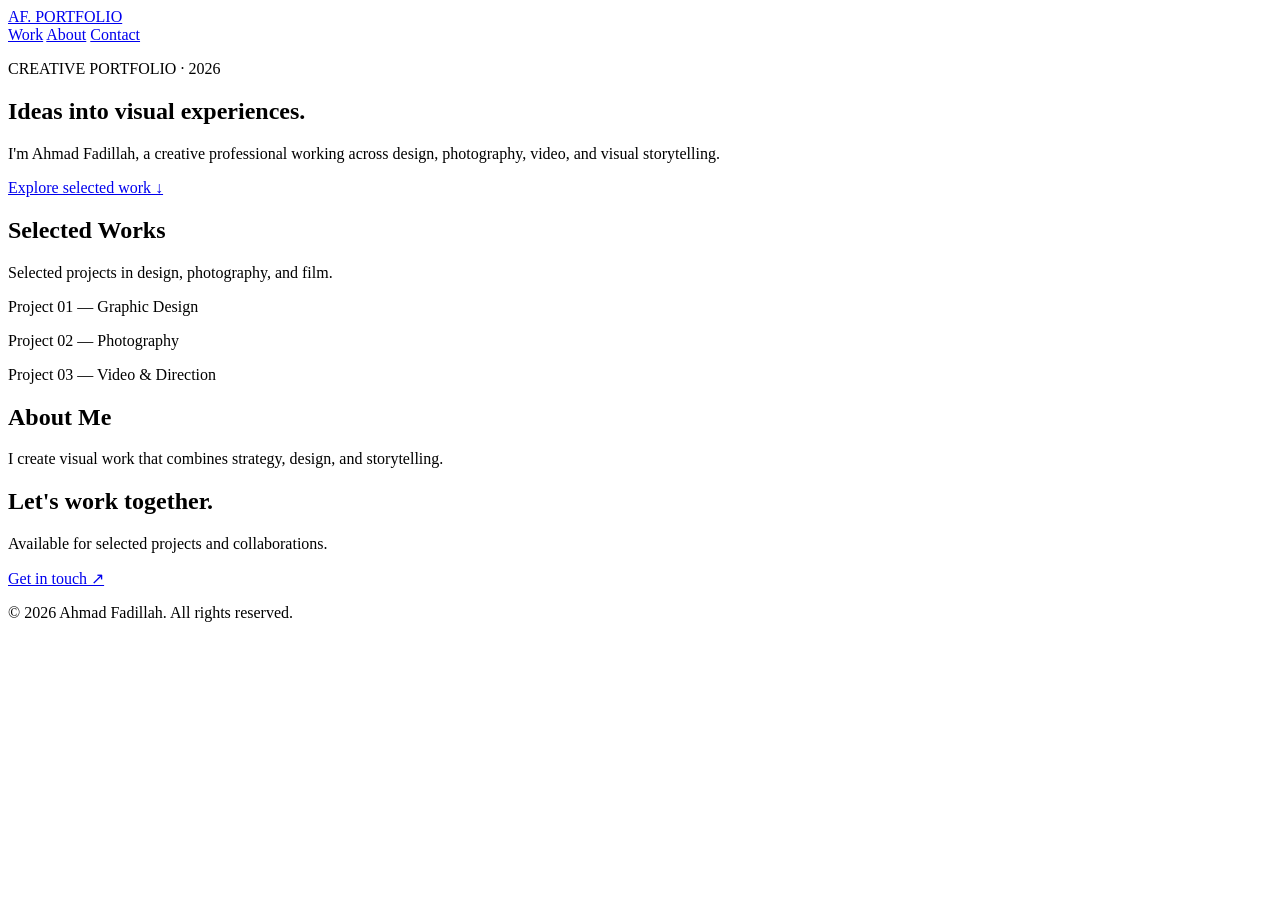
==== index.html @ 857a7e4b "Create initial portfolio page" ====
<!DOCTYPE html>
<html lang="id">
<head>
  <meta charset="UTF-8">
  <meta name="viewport" content="width=device-width, initial-scale=1.0">
  <title>Ahmad Fadillah — Creative Portfolio</title>
  <meta name="description" content="Personal portfolio Ahmad Fadillah, creative director, graphic designer, photographer, and videographer.">
</head>
<body>
  <header>
    <a href="#">AF. PORTFOLIO</a>
    <nav>
      <a href="#work">Work</a>
      <a href="#about">About</a>
      <a href="#contact">Contact</a>
    </nav>
  </header>

  <main>
    <section id="home">
      <p>CREATIVE PORTFOLIO · 2026</p>
      <h1>Ideas into visual experiences.</h1>
      <p>
        I'm Ahmad Fadillah, a creative professional working
        across design, photography, video, and visual storytelling.
      </p>
      <a href="#work">Explore selected work ↓</a>
    </section>

    <section id="work">
      <h2>Selected Works</h2>
      <p>Selected projects in design, photography, and film.</p>
      <p>Project 01 — Graphic Design</p>
      <p>Project 02 — Photography</p>
      <p>Project 03 — Video & Direction</p>
    </section>

    <section id="about">
      <h2>About Me</h2>
      <p>
        I create visual work that combines strategy,
        design, and storytelling.
      </p>
    </section>

    <section id="contact">
      <h2>Let's work together.</h2>
      <p>Available for selected projects and collaborations.</p>
      <a href="mailto:ahmadfadillah24042004@gmail.com">Get in touch ↗</a>
    </section>
  </main>

  <footer>
    <p>© 2026 Ahmad Fadillah. All rights reserved.</p>
  </footer>
</body>
</html>
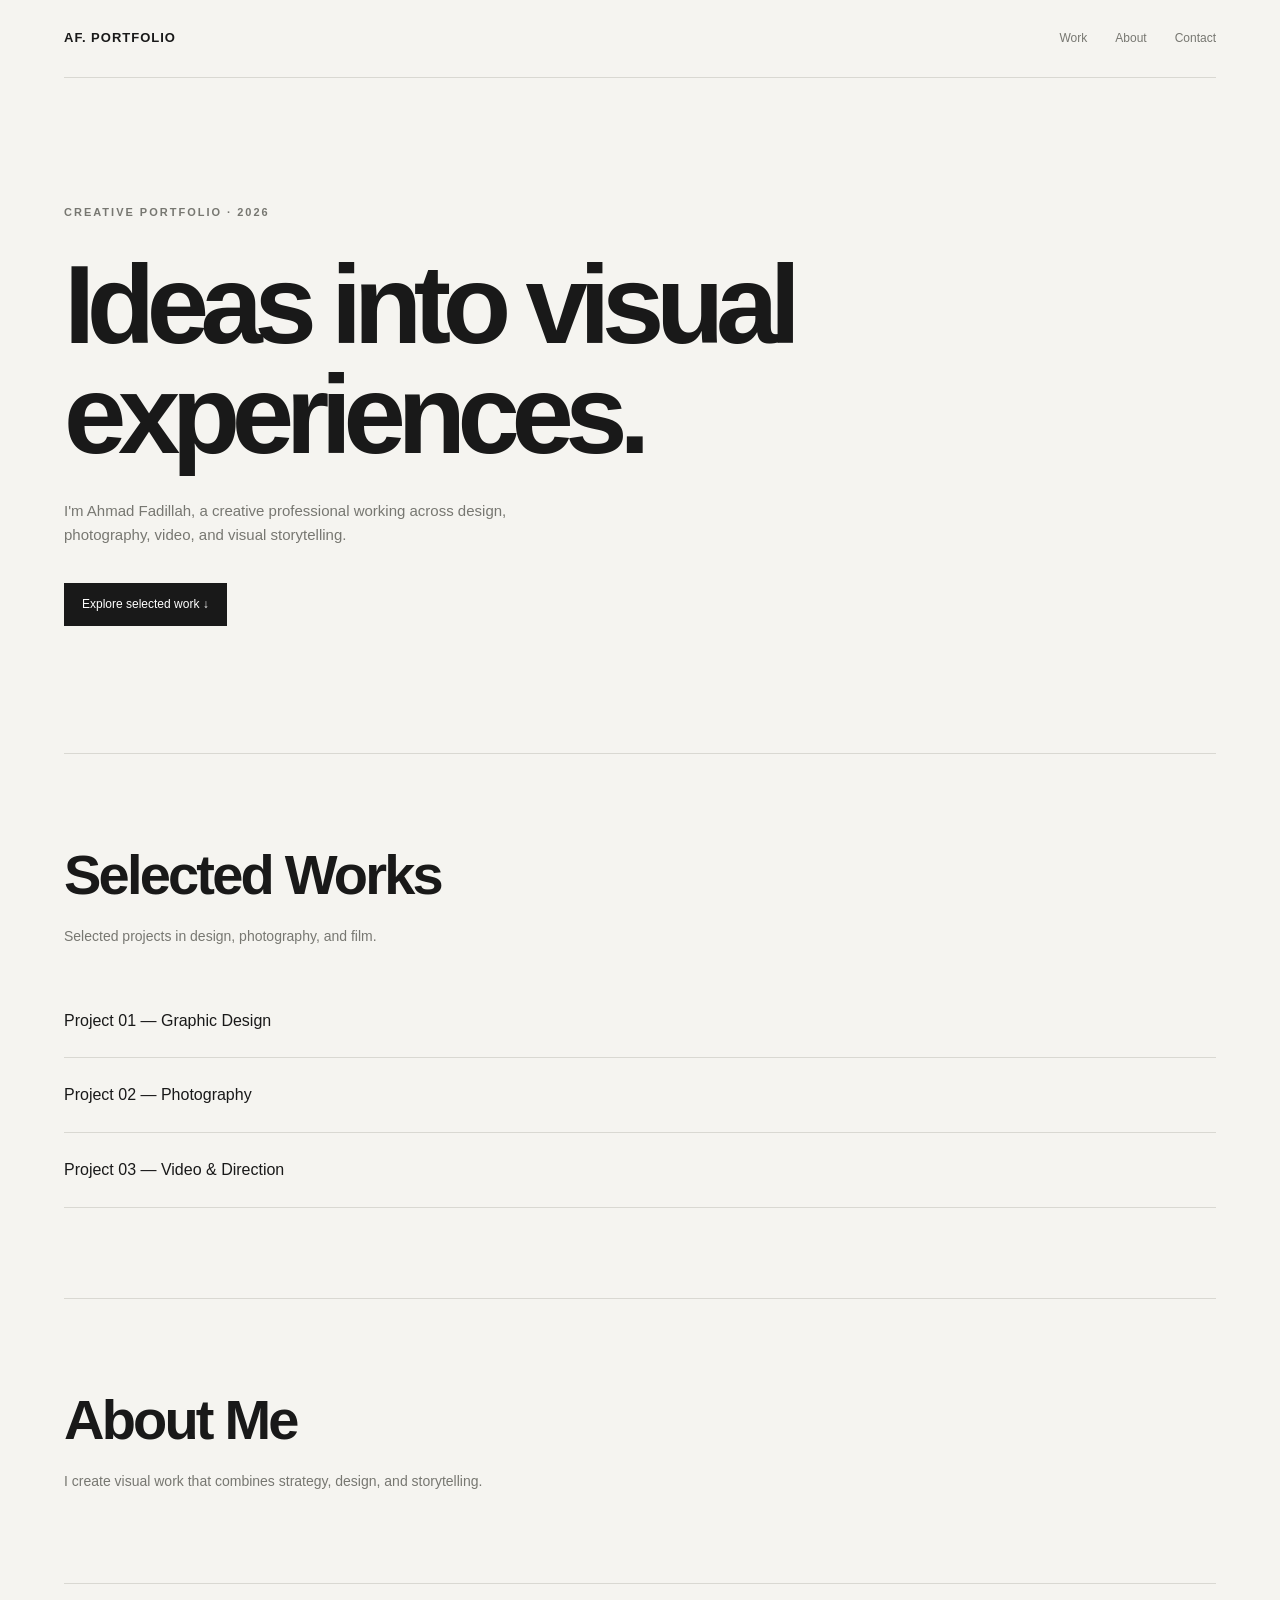
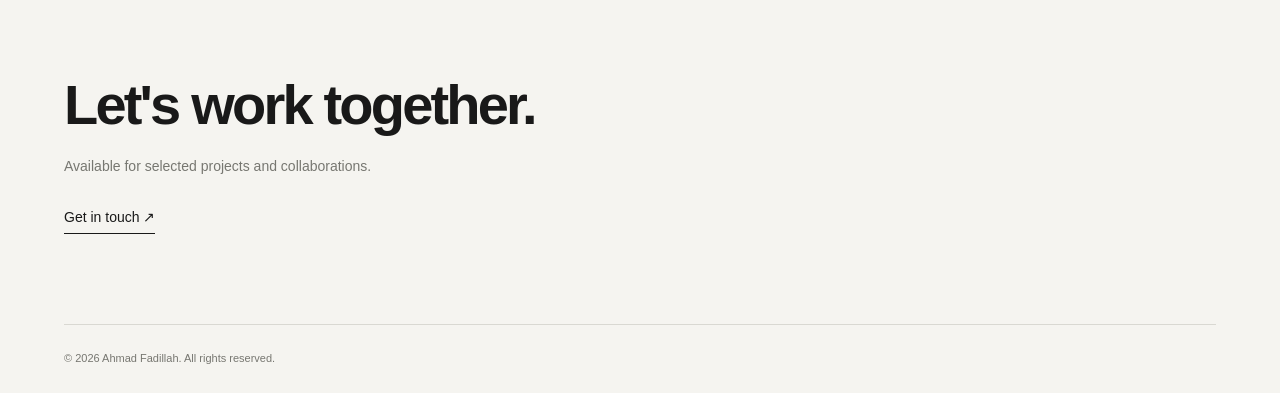
==== commit 4ba11711: "connect CSS stylesheet" ====
--- a/index.html
+++ b/index.html
@@ -6,6 +6,7 @@
   <meta name="viewport" content="width=device-width, initial-scale=1.0">
   <title>Ahmad Fadillah — Creative Portfolio</title>
   <meta name="description" content="Personal portfolio Ahmad Fadillah, creative director, graphic designer, photographer, and videographer.">
+  <link rel="stylesheet" href="style.css">
 </head>
 <body>
   <header>
--- a/style.css
+++ b/style.css
@@ -0,0 +1,212 @@
+
+/* =========================
+   1. GLOBAL SETTINGS
+========================= */
+
+:root {
+  --bg: #f5f4f0;
+  --text: #191919;
+  --muted: #777771;
+  --line: #d9d8d2;
+  --accent: #d7ff64;
+}
+
+* {
+  margin: 0;
+  padding: 0;
+  box-sizing: border-box;
+}
+
+html {
+  scroll-behavior: smooth;
+}
+
+body {
+  background: var(--bg);
+  color: var(--text);
+  font-family: Arial, Helvetica, sans-serif;
+  line-height: 1.6;
+  padding: 0 5%;
+}
+
+a {
+  color: inherit;
+  text-decoration: none;
+}
+
+::selection {
+  background: var(--accent);
+  color: var(--text);
+}
+
+/* =========================
+   2. NAVIGATION
+========================= */
+
+header {
+  display: flex;
+  justify-content: space-between;
+  align-items: center;
+  padding: 28px 0;
+  border-bottom: 1px solid var(--line);
+}
+
+header > a {
+  font-size: 13px;
+  font-weight: 800;
+  letter-spacing: 1px;
+}
+
+nav {
+  display: flex;
+  gap: 28px;
+}
+
+nav a {
+  font-size: 12px;
+  color: var(--muted);
+  transition: color 0.2s ease;
+}
+
+nav a:hover {
+  color: var(--text);
+}
+
+/* =========================
+   3. HERO SECTION
+========================= */
+
+#home {
+  min-height: 75vh;
+  display: flex;
+  flex-direction: column;
+  justify-content: center;
+  align-items: flex-start;
+  padding: 100px 0;
+}
+
+#home > p:first-child {
+  font-size: 11px;
+  font-weight: 700;
+  letter-spacing: 2px;
+  margin-bottom: 28px;
+}
+
+h1 {
+  max-width: 900px;
+  font-size: clamp(48px, 9vw, 112px);
+  line-height: 0.98;
+  letter-spacing: -0.075em;
+  font-weight: 700;
+}
+
+#home > p:nth-of-type(2) {
+  max-width: 470px;
+  margin-top: 30px;
+  color: var(--muted);
+  font-size: 15px;
+}
+
+#home > a {
+  margin-top: 36px;
+  padding: 12px 18px;
+  background: var(--text);
+  color: white;
+  font-size: 12px;
+  transition: background 0.2s ease;
+}
+
+#home > a:hover {
+  background: #444;
+}
+
+/* =========================
+   4. CONTENT SECTIONS
+========================= */
+
+section:not(#home) {
+  padding: 90px 0;
+  border-top: 1px solid var(--line);
+}
+
+h2 {
+  font-size: clamp(32px, 5vw, 56px);
+  letter-spacing: -0.05em;
+  line-height: 1.1;
+  margin-bottom: 20px;
+}
+
+section > p {
+  color: var(--muted);
+  font-size: 14px;
+}
+
+#work > p:not(:first-of-type) {
+  padding: 24px 0;
+  border-bottom: 1px solid var(--line);
+  color: var(--text);
+  font-size: 16px;
+}
+
+#work > p:nth-of-type(2) {
+  margin-top: 36px;
+}
+
+#about > p {
+  max-width: 520px;
+}
+
+#contact > a {
+  display: inline-block;
+  margin-top: 28px;
+  border-bottom: 1px solid var(--text);
+  padding-bottom: 5px;
+  font-size: 14px;
+}
+
+/* =========================
+   5. FOOTER
+========================= */
+
+footer {
+  padding: 25px 0;
+  border-top: 1px solid var(--line);
+  color: var(--muted);
+  font-size: 11px;
+}
+
+/* =========================
+   6. RESPONSIVE DESIGN
+========================= */
+
+@media (max-width: 600px) {
+  body {
+    padding: 0 6%;
+  }
+
+  header {
+    padding: 22px 0;
+    gap: 16px;
+  }
+
+  nav {
+    gap: 14px;
+  }
+
+  nav a {
+    font-size: 11px;
+  }
+
+  #home {
+    min-height: 70vh;
+    padding: 70px 0;
+  }
+
+  #home > p:nth-of-type(2) {
+    font-size: 14px;
+  }
+
+  section:not(#home) {
+    padding: 65px 0;
+  }
+}
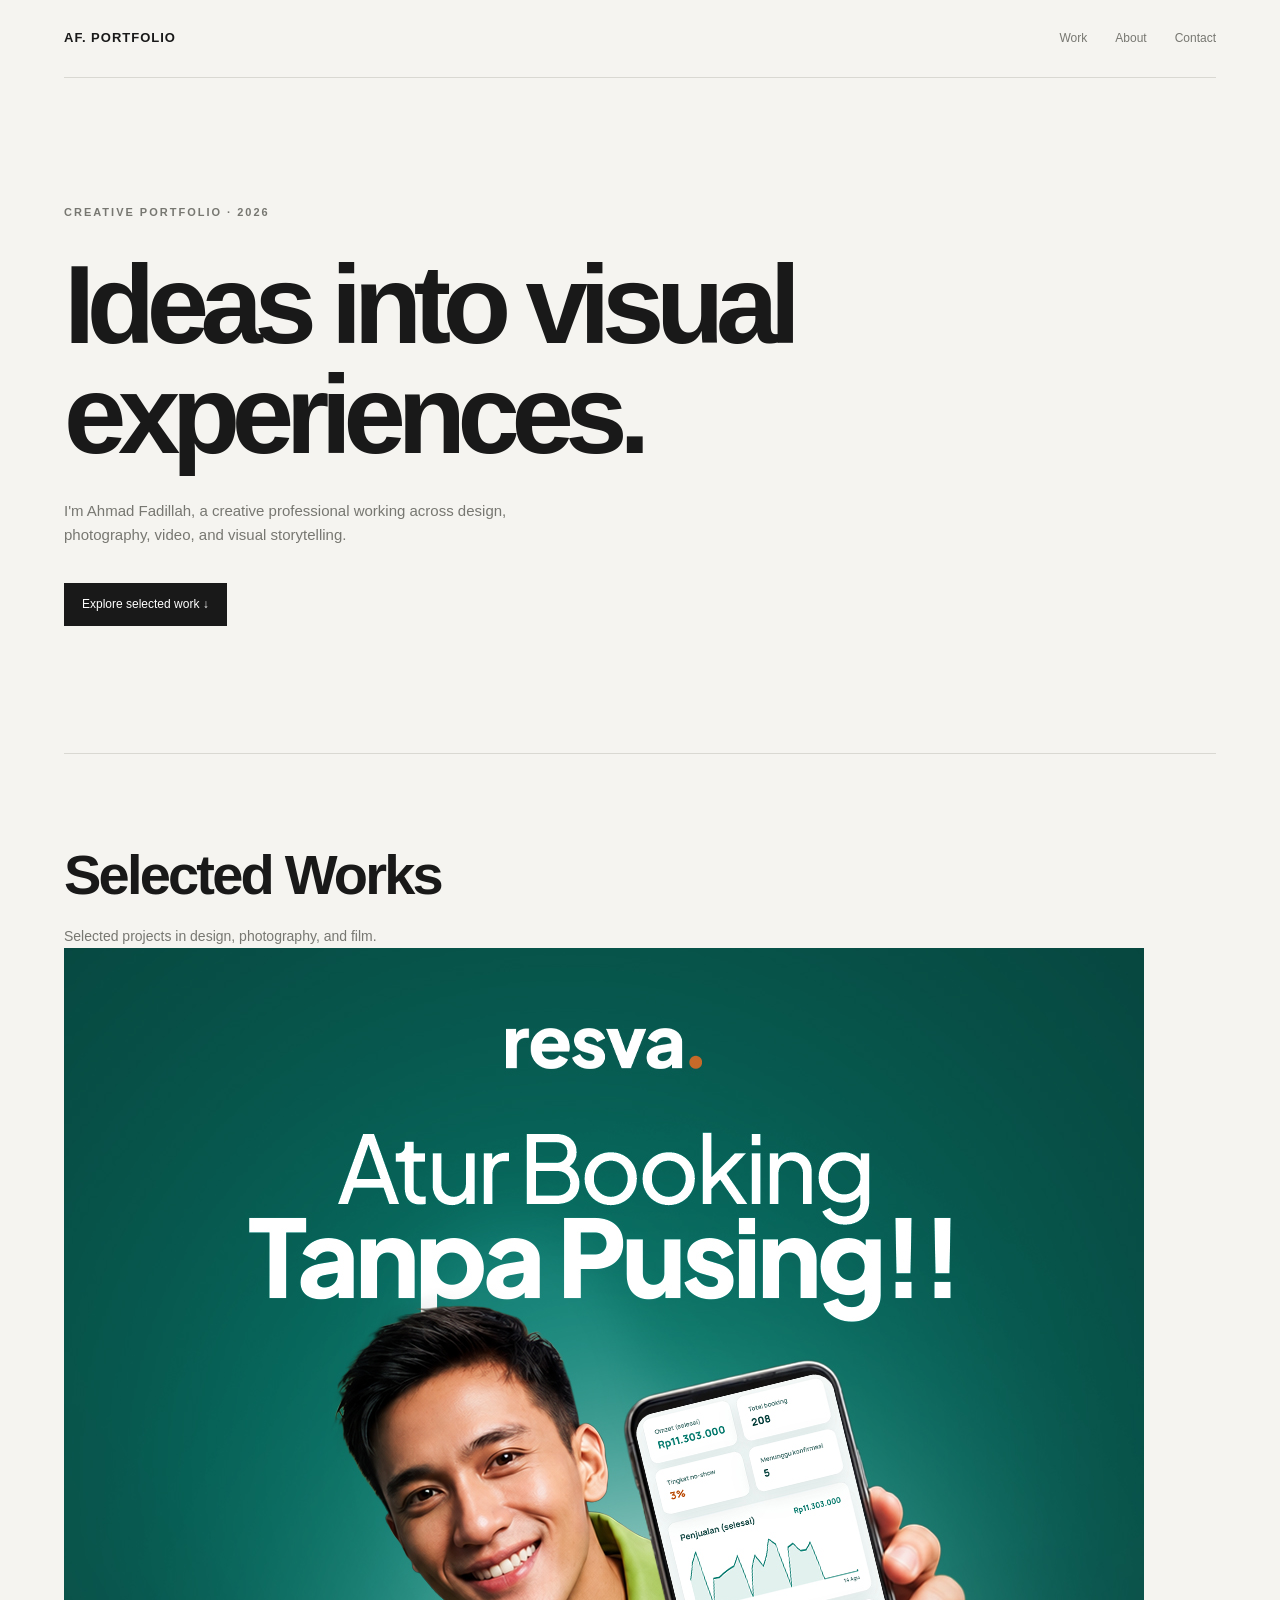
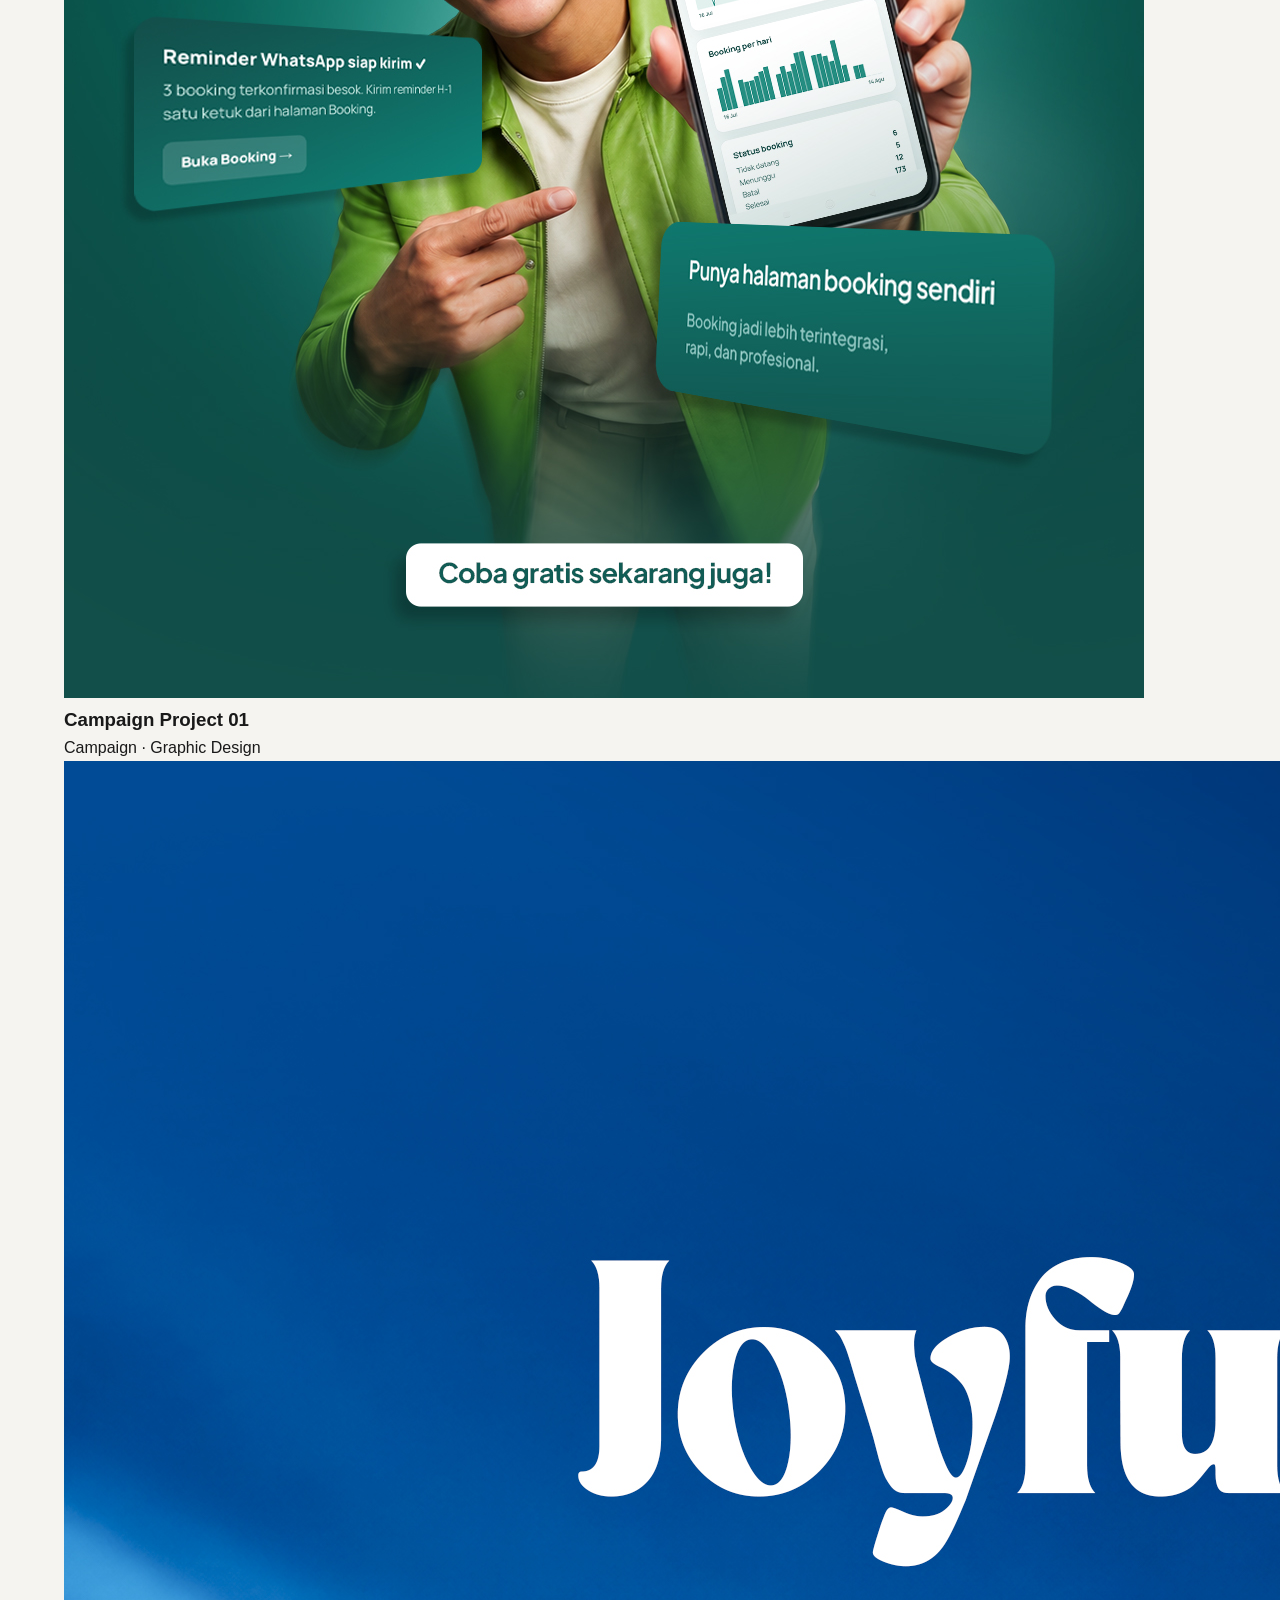
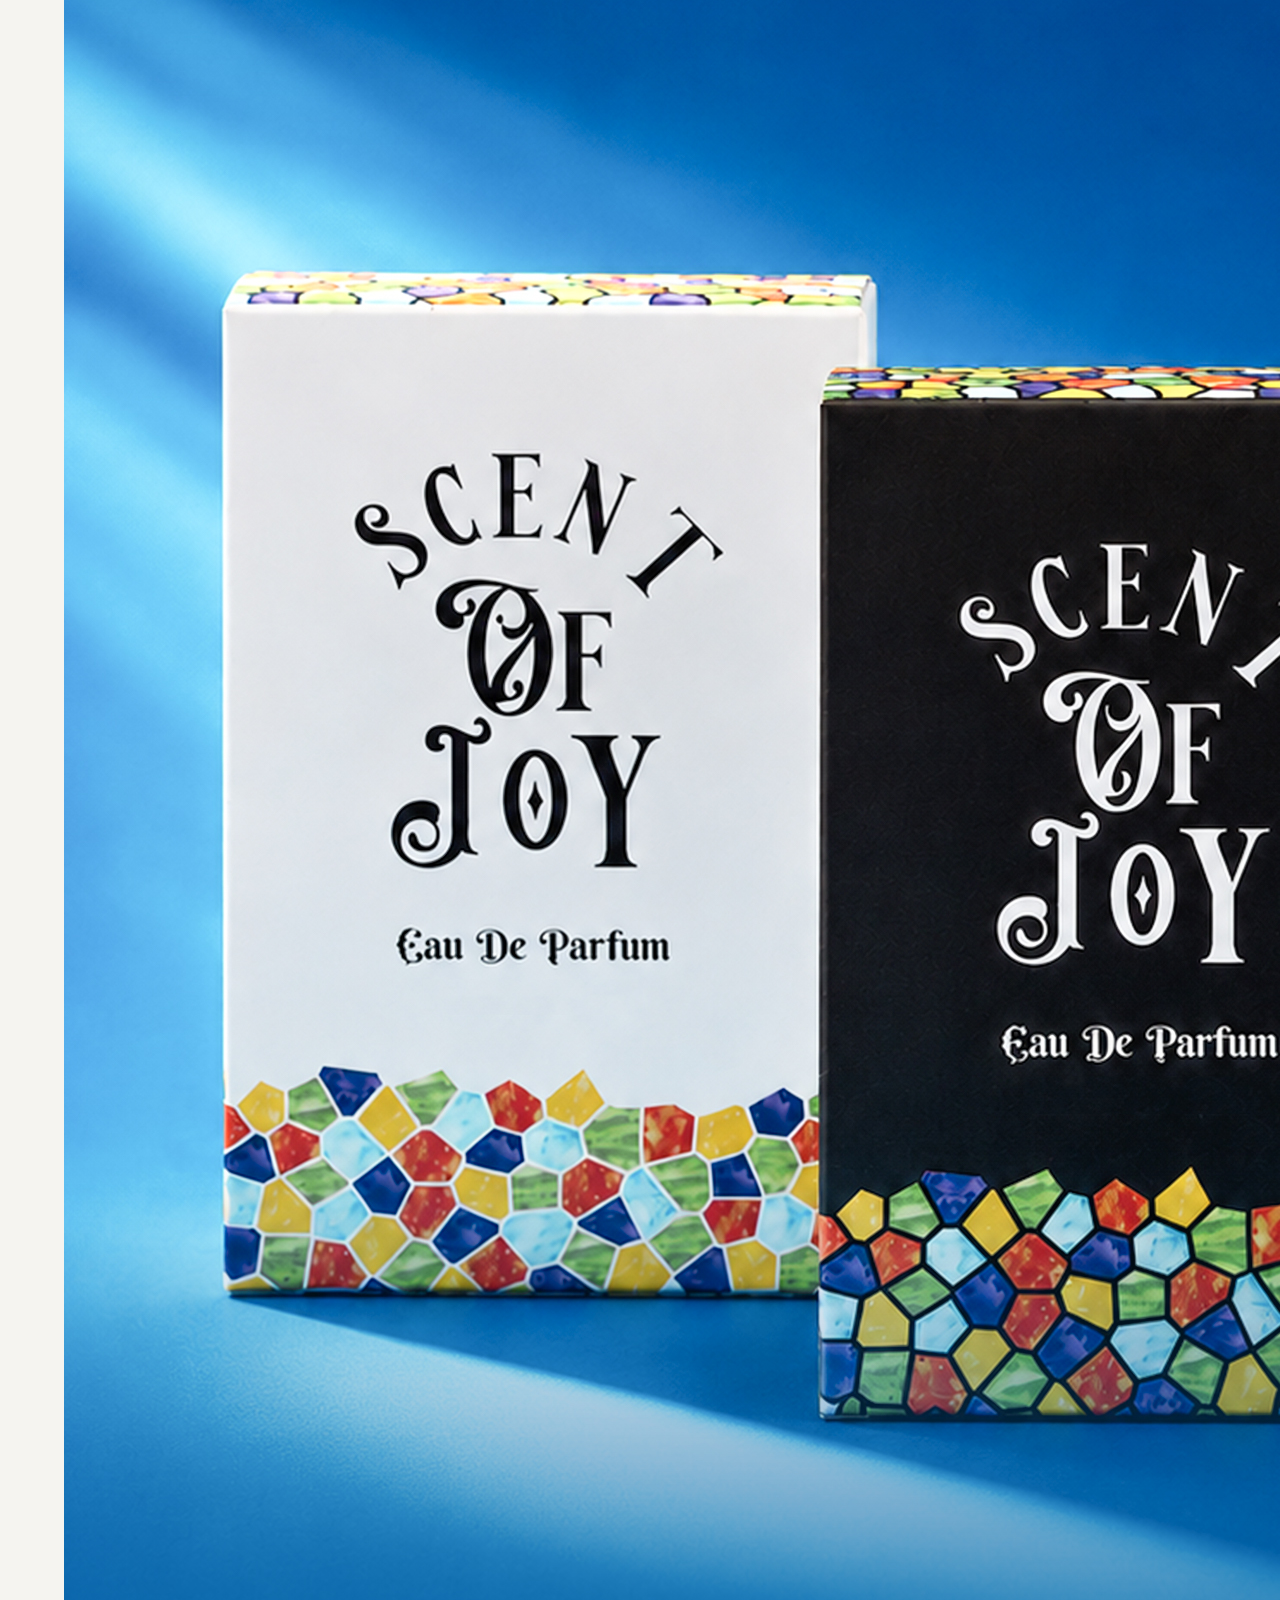
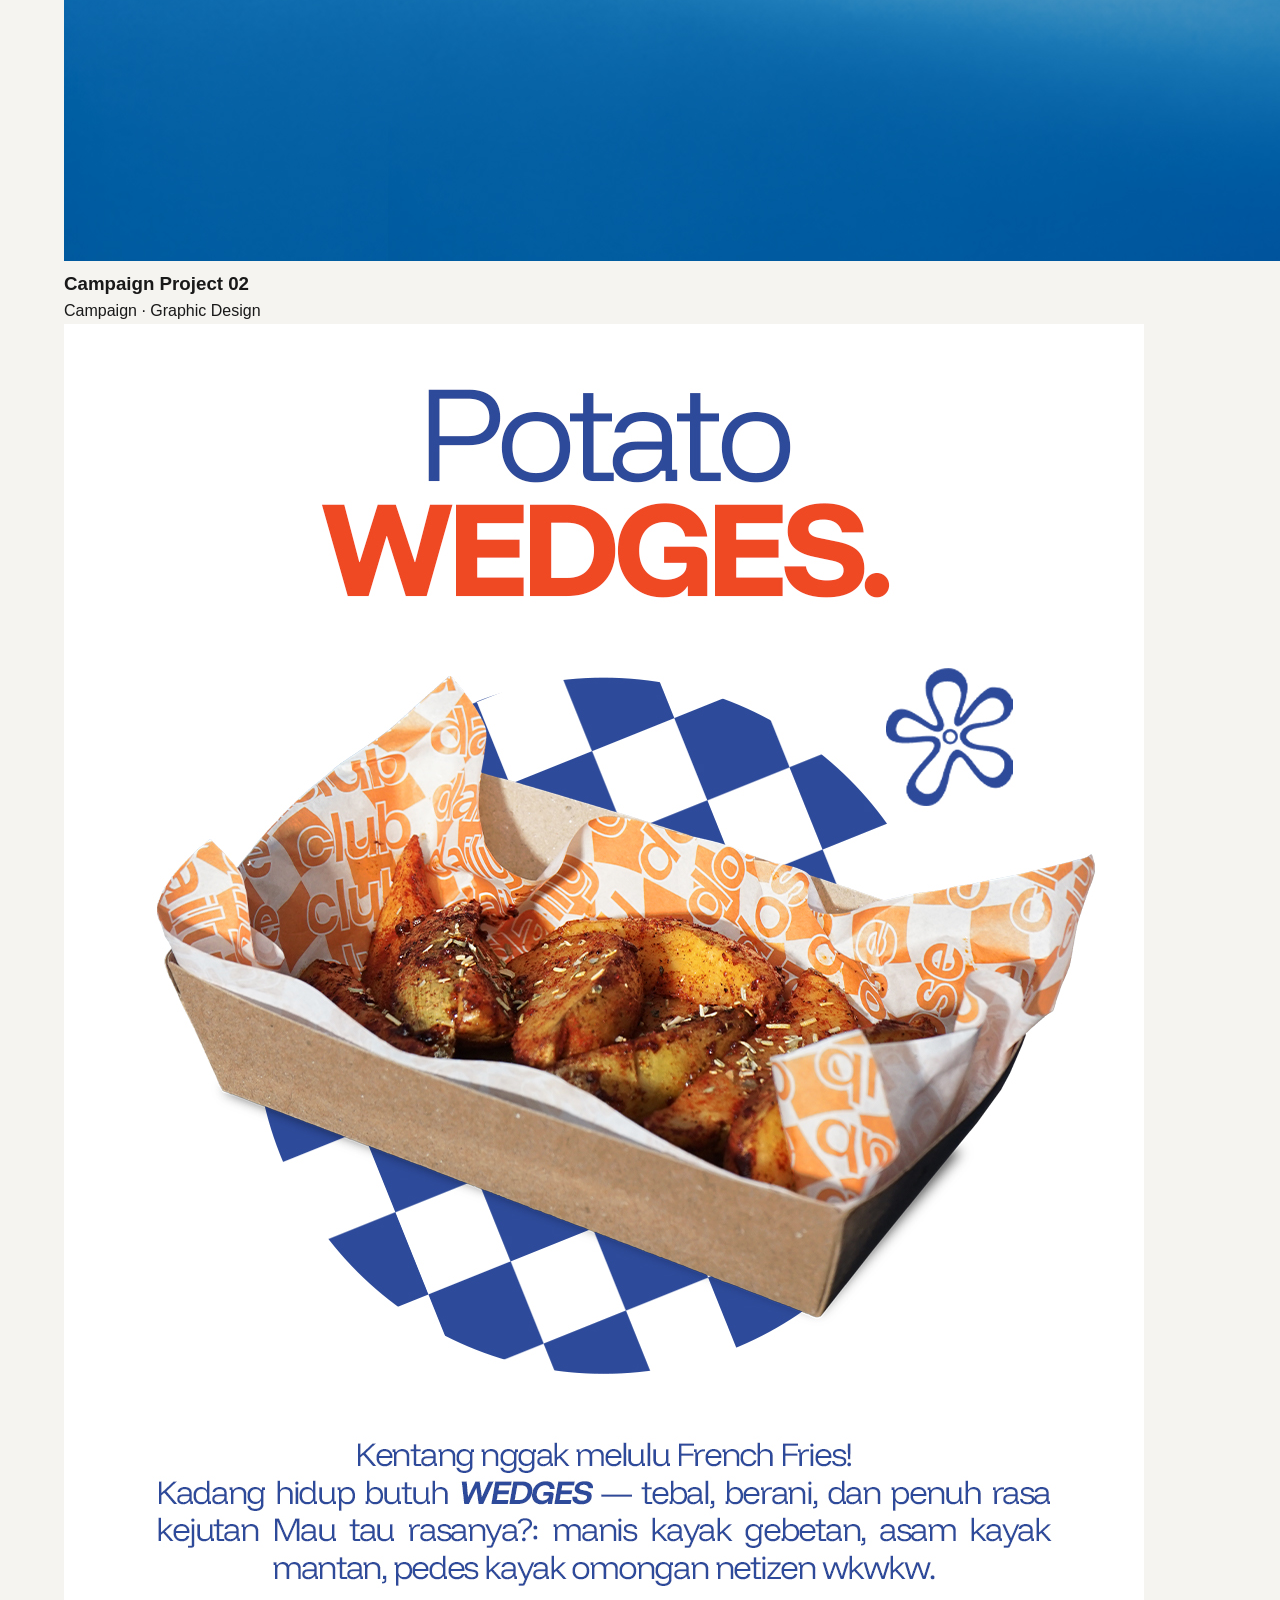
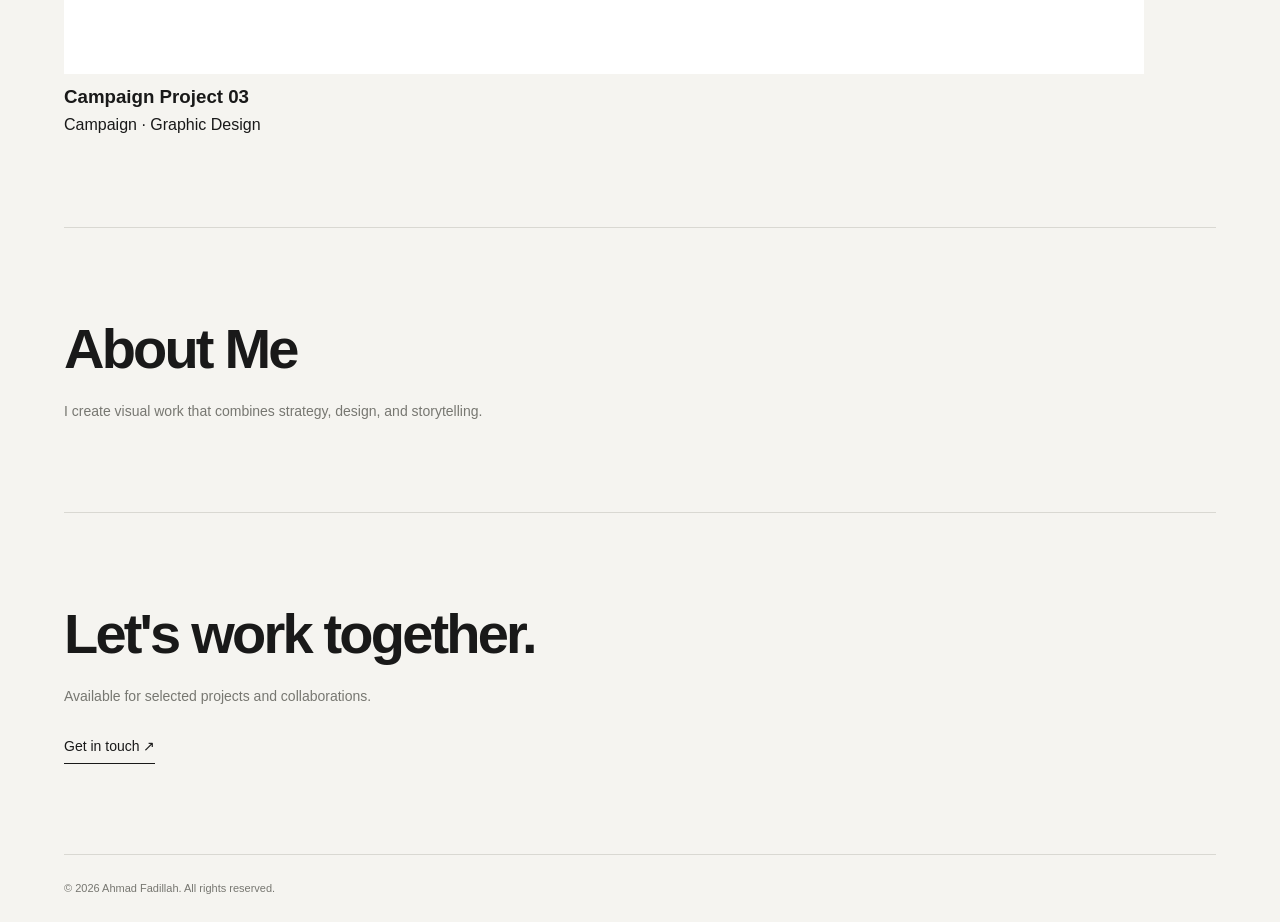
==== commit 649520e8: "Update index.html" ====
--- a/index.html
+++ b/index.html
@@ -29,13 +29,30 @@
       <a href="#work">Explore selected work ↓</a>
     </section>
 
-    <section id="work">
-      <h2>Selected Works</h2>
-      <p>Selected projects in design, photography, and film.</p>
-      <p>Project 01 — Graphic Design</p>
-      <p>Project 02 — Photography</p>
-      <p>Project 03 — Video & Direction</p>
-    </section>
+<section id="work">
+  <h2>Selected Works</h2>
+  <p>Selected projects in design, photography, and film.</p>
+
+  <div class="project-grid">
+    <article class="project-card">
+      <img src="images/campaign/campaign-01.jpg" alt="Campaign project 01">
+      <h3>Campaign Project 01</h3>
+      <p>Campaign · Graphic Design</p>
+    </article>
+
+    <article class="project-card">
+      <img src="images/campaign/campaign-02.jpg" alt="Campaign project 02">
+      <h3>Campaign Project 02</h3>
+      <p>Campaign · Graphic Design</p>
+    </article>
+
+    <article class="project-card">
+      <img src="images/campaign/campaign-03.jpg" alt="Campaign project 03">
+      <h3>Campaign Project 03</h3>
+      <p>Campaign · Graphic Design</p>
+    </article>
+  </div>
+</section>
 
     <section id="about">
       <h2>About Me</h2>
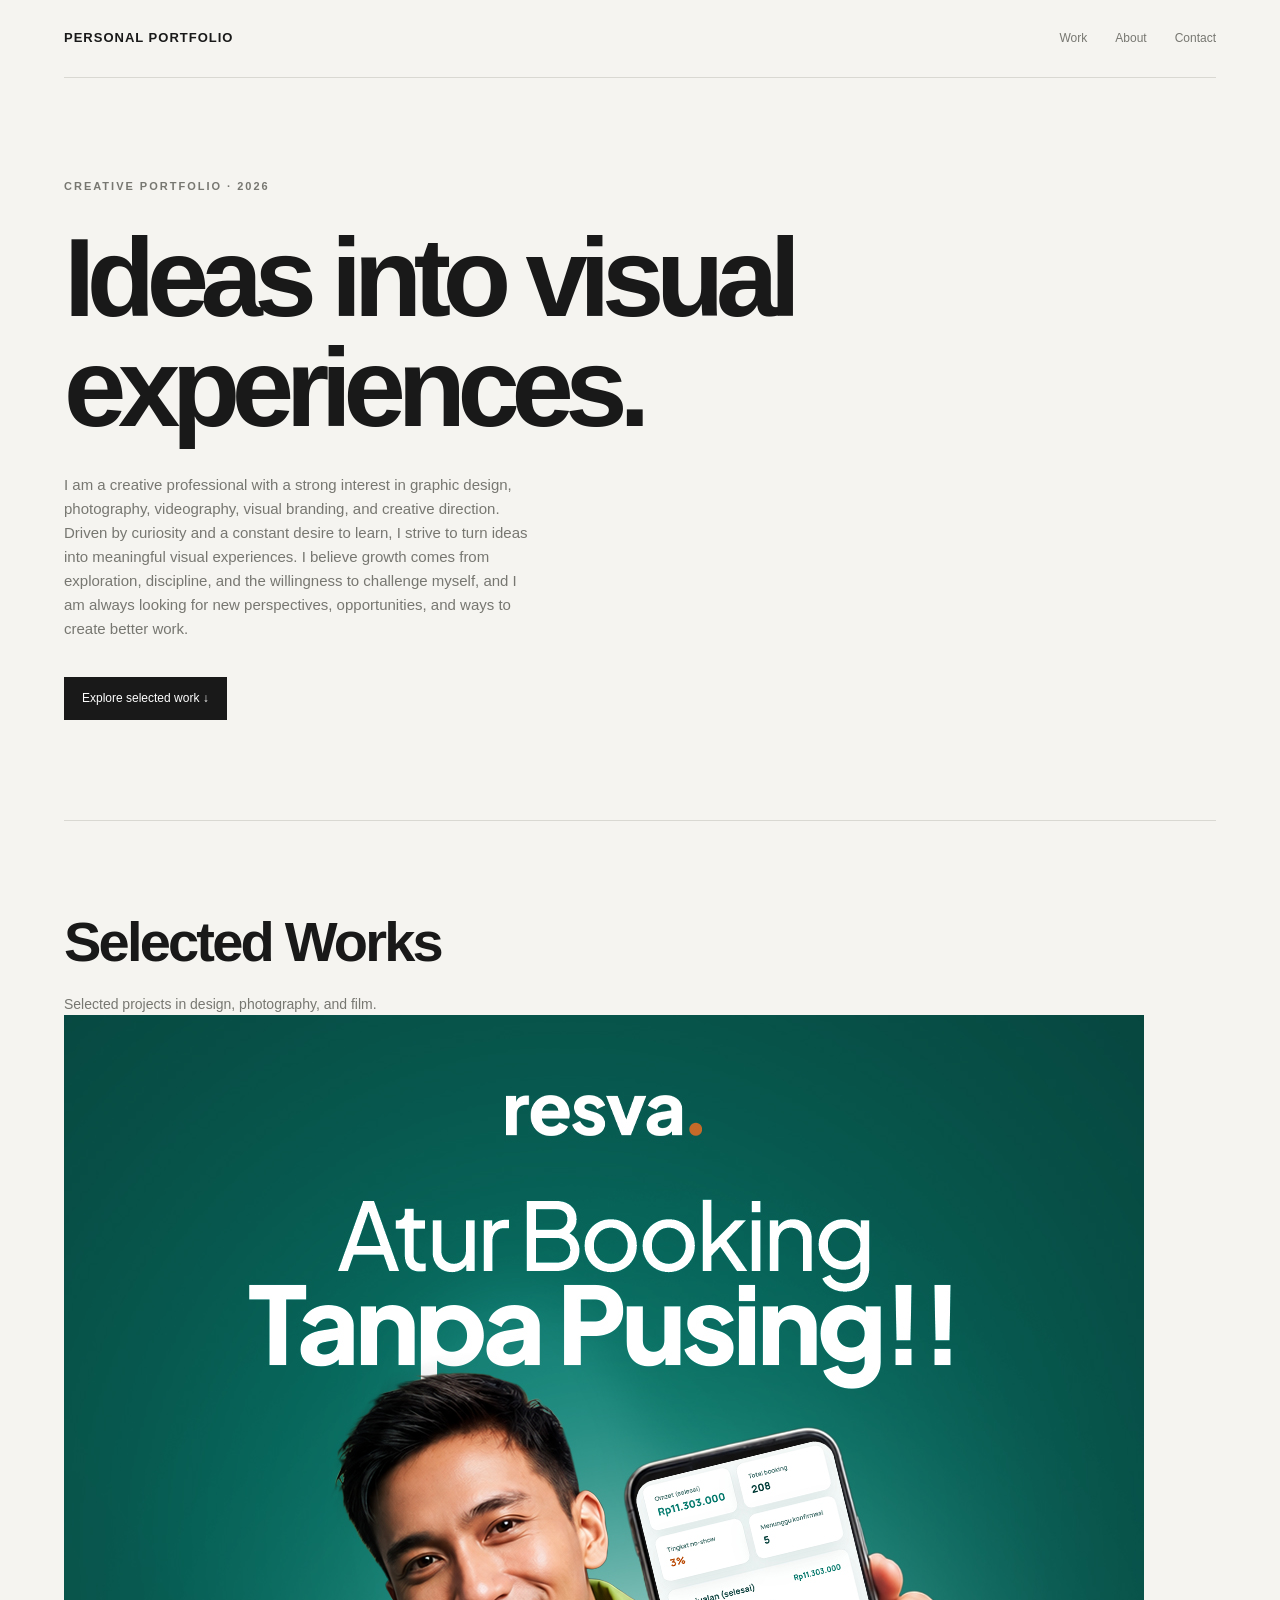
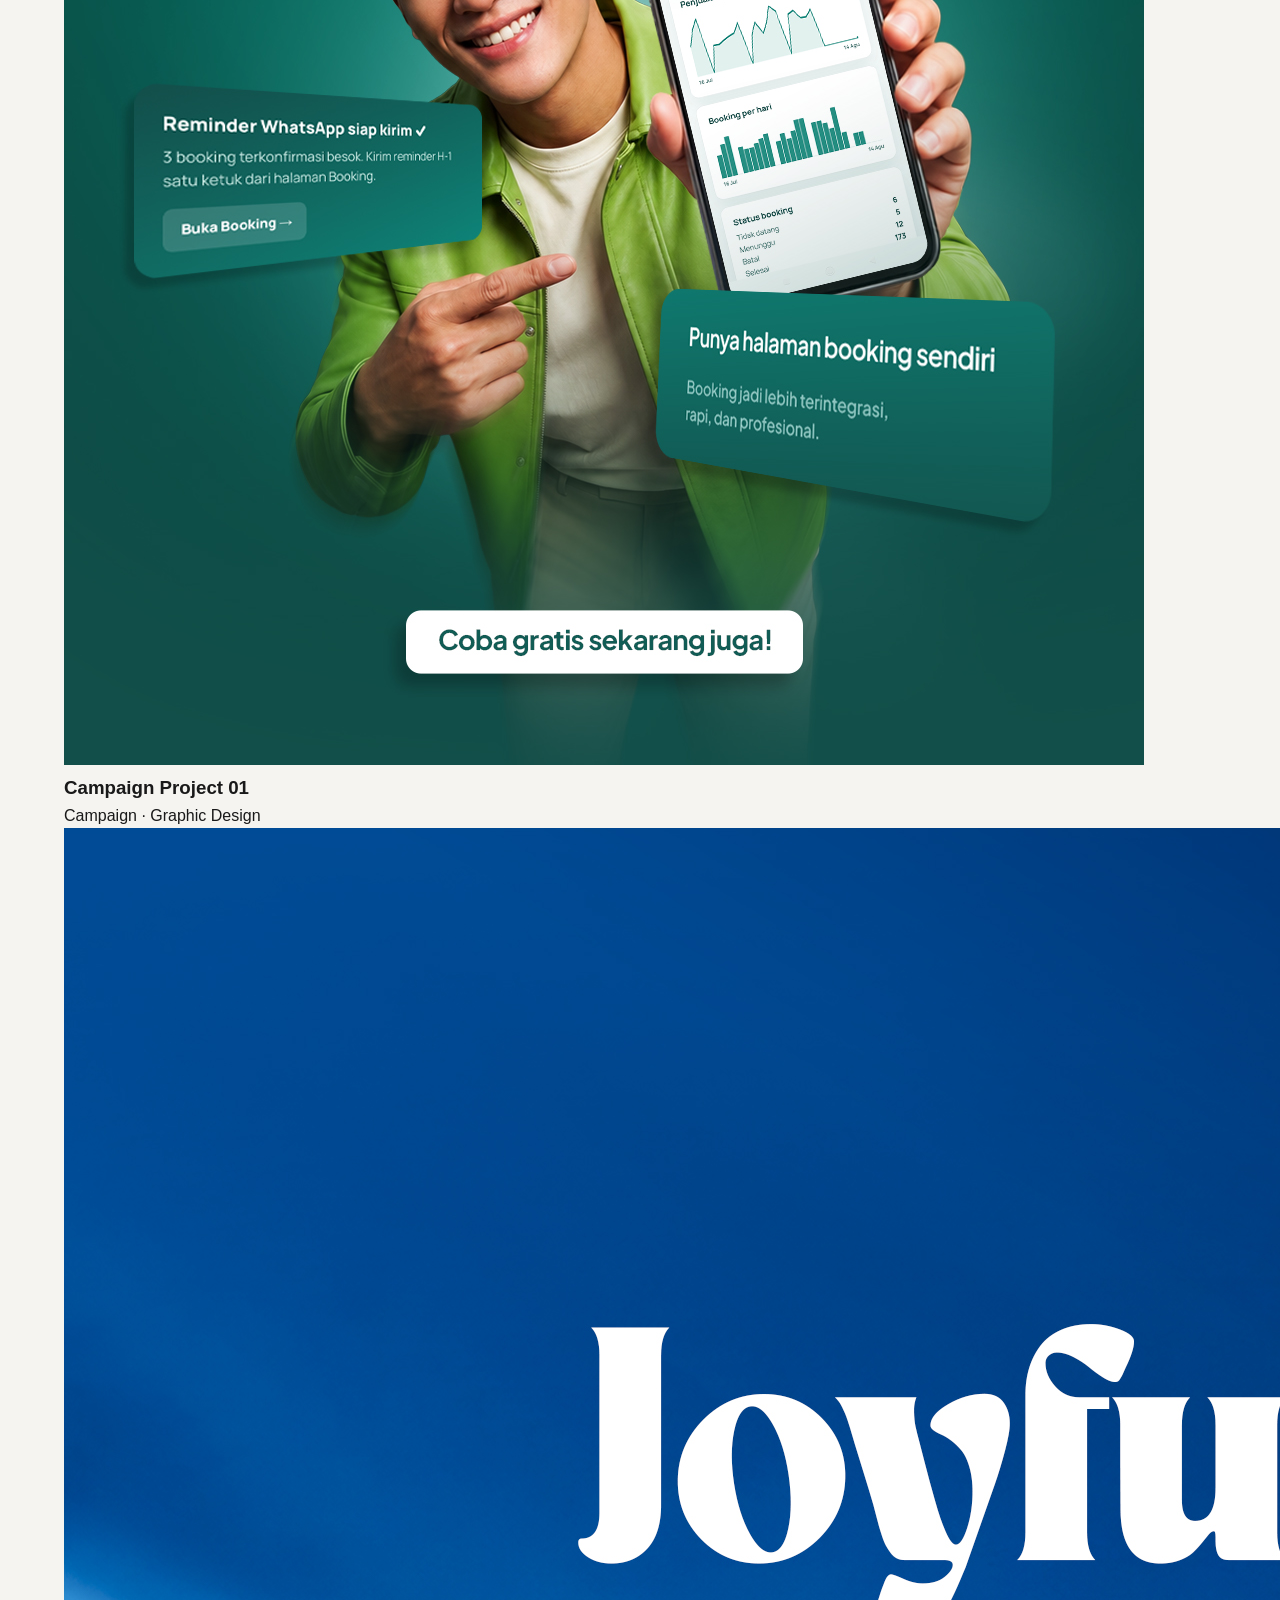
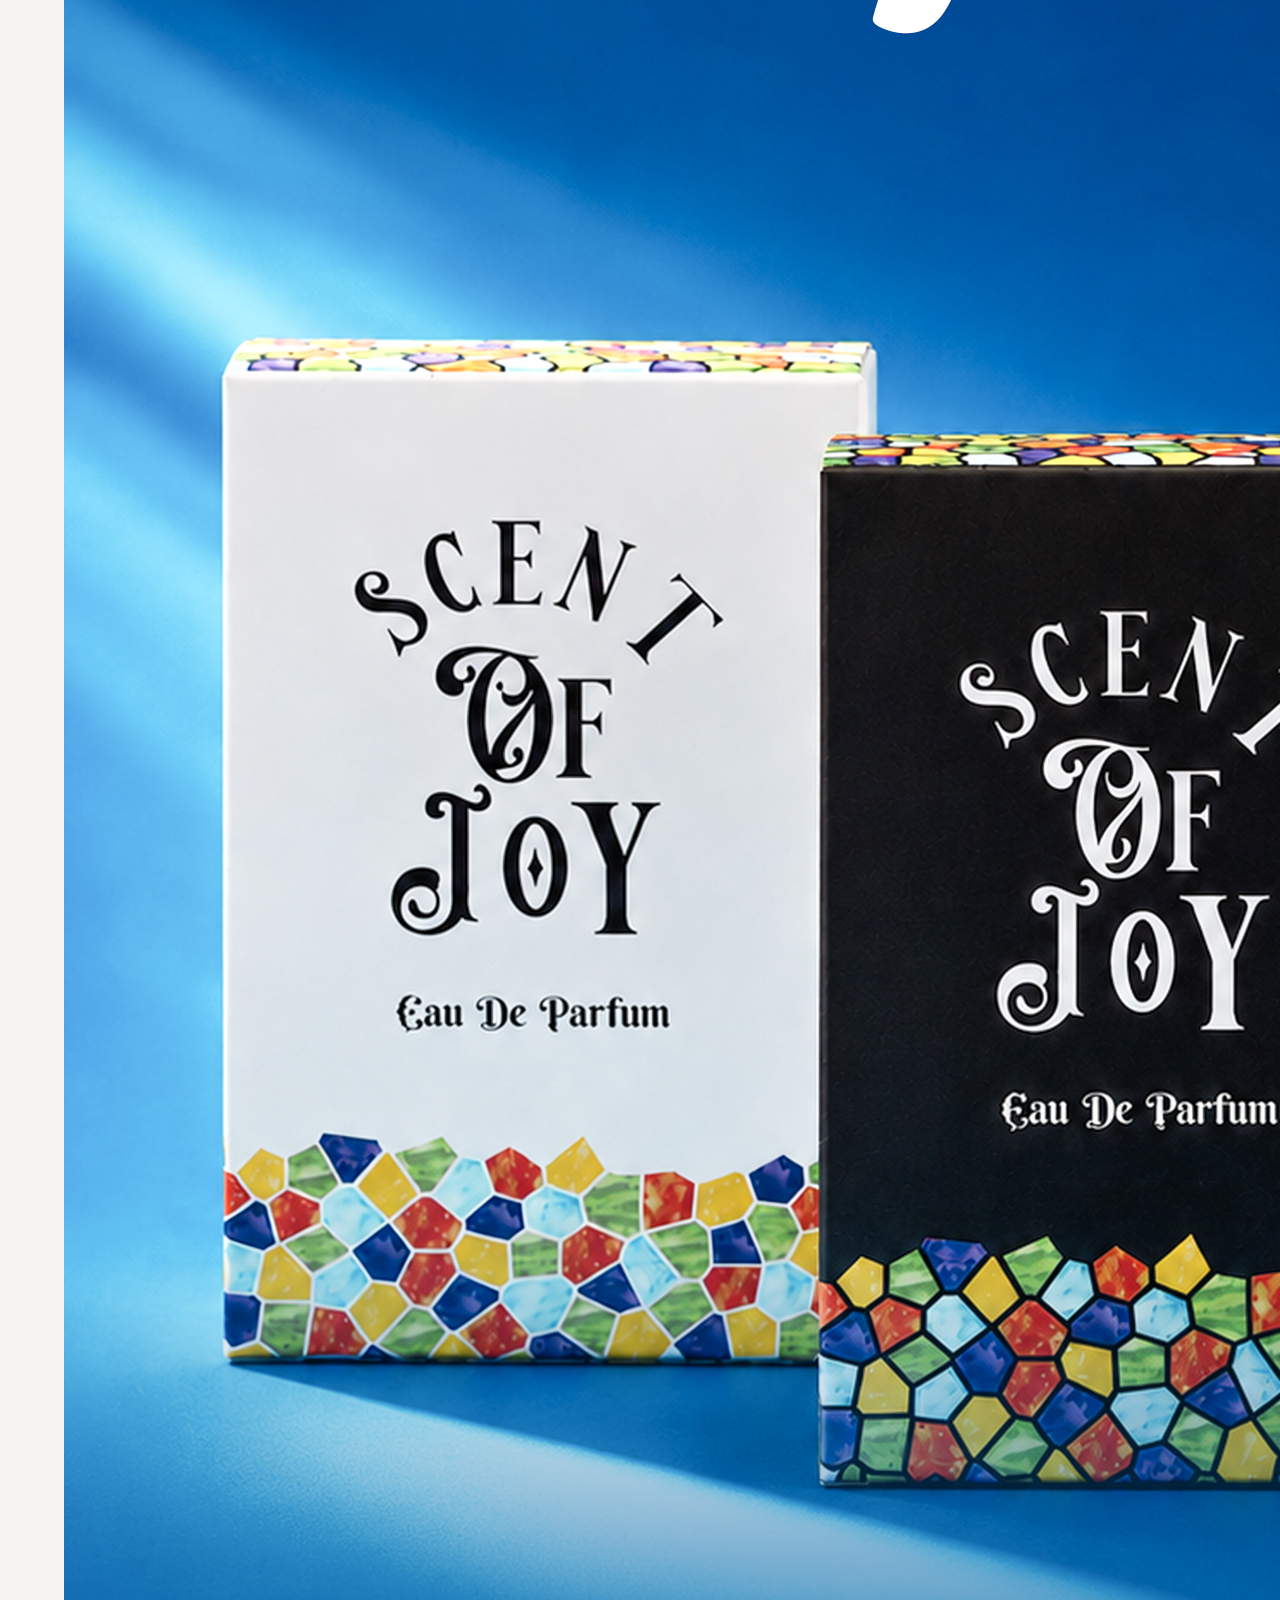
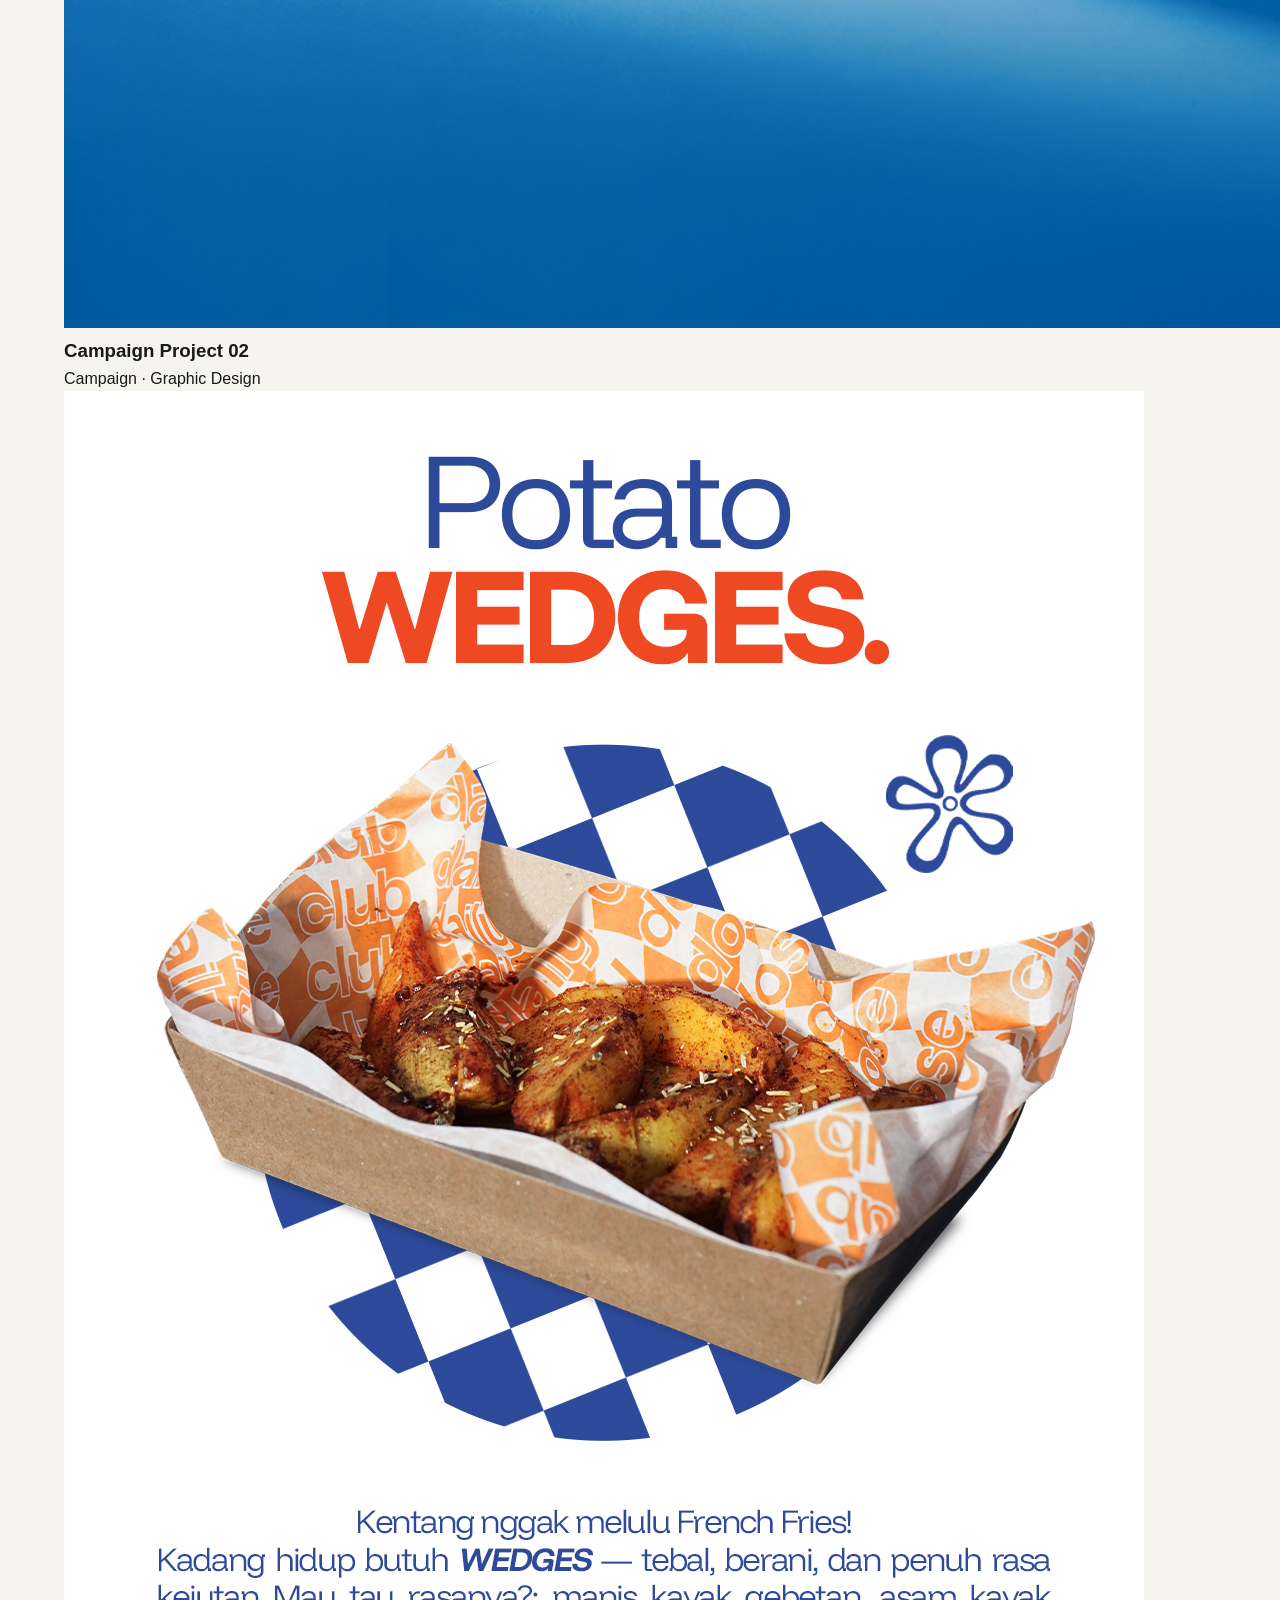
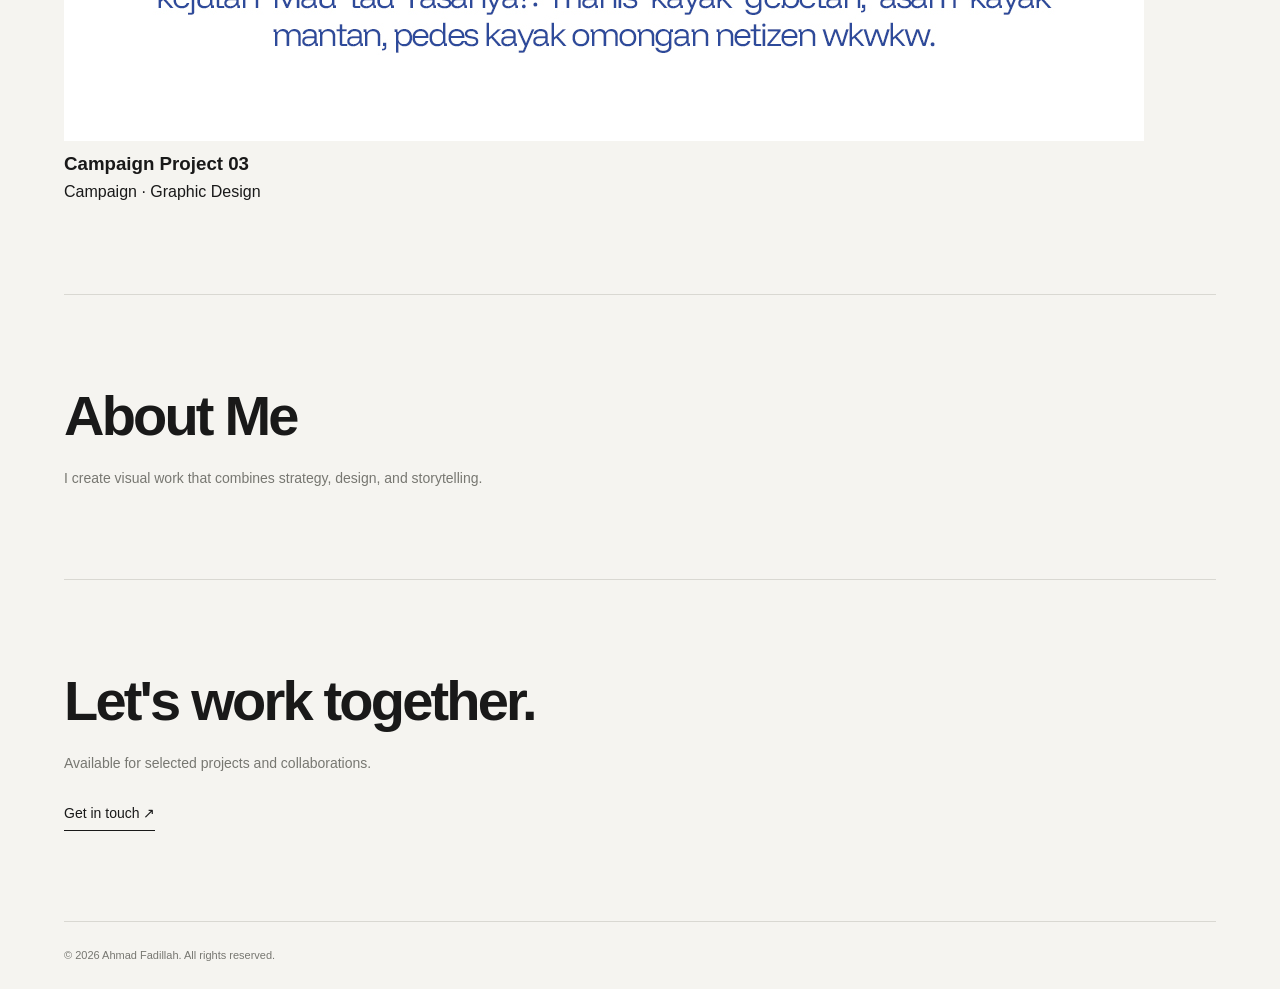
==== commit f8cdeee9: "Update index.html" ====
--- a/index.html
+++ b/index.html
@@ -10,7 +10,7 @@
 </head>
 <body>
   <header>
-    <a href="#">AF. PORTFOLIO</a>
+    <a href="#">PERSONAL PORTFOLIO</a>
     <nav>
       <a href="#work">Work</a>
       <a href="#about">About</a>
@@ -23,8 +23,7 @@
       <p>CREATIVE PORTFOLIO · 2026</p>
       <h1>Ideas into visual experiences.</h1>
       <p>
-        I'm Ahmad Fadillah, a creative professional working
-        across design, photography, video, and visual storytelling.
+        I am a creative professional with a strong interest in graphic design, photography, videography, visual branding, and creative direction. Driven by curiosity and a constant desire to learn, I strive to turn ideas into meaningful visual experiences. I believe growth comes from exploration, discipline, and the willingness to challenge myself, and I am always looking for new perspectives, opportunities, and ways to create better work.
       </p>
       <a href="#work">Explore selected work ↓</a>
     </section>
--- a/style.css
+++ b/style.css
@@ -206,7 +206,61 @@
     font-size: 14px;
   }
 
-  section:not(#home) {
-    padding: 65px 0;
-  }
-}
+/* Selected Works — Project Grid */
+
+.project-grid {
+  display: grid;
+  grid-template-columns: repeat(3, minmax(0, 1fr));
+  align-items: start;
+  gap: 40px 24px;
+  width: 100%;
+  max-width: 1200px;
+  margin-top: 32px;
+}
+
+.project-card {
+  display: block;
+  width: 100%;
+  min-width: 0;
+  margin: 0;
+}
+
+.project-card img {
+  display: block;
+  width: 100%;
+  aspect-ratio: 4 / 5;
+  object-fit: cover;
+  object-position: center;
+  background: #e8e6e0;
+  transition: opacity 0.3s ease;
+}
+
+.project-card:hover img {
+  opacity: 0.88;
+}
+
+.project-card h3 {
+  margin: 12px 0 5px;
+  font-size: 16px;
+  line-height: 1.4;
+}
+
+.project-card p {
+  margin: 0;
+  color: var(--muted);
+  font-size: 12px;
+  line-height: 1.5;
+}
+
+@media (max-width: 900px) {
+  .project-grid {
+    grid-template-columns: repeat(2, minmax(0, 1fr));
+  }
+}
+
+@media (max-width: 600px) {
+  .project-grid {
+    grid-template-columns: 1fr;
+    gap: 32px;
+  }
+}
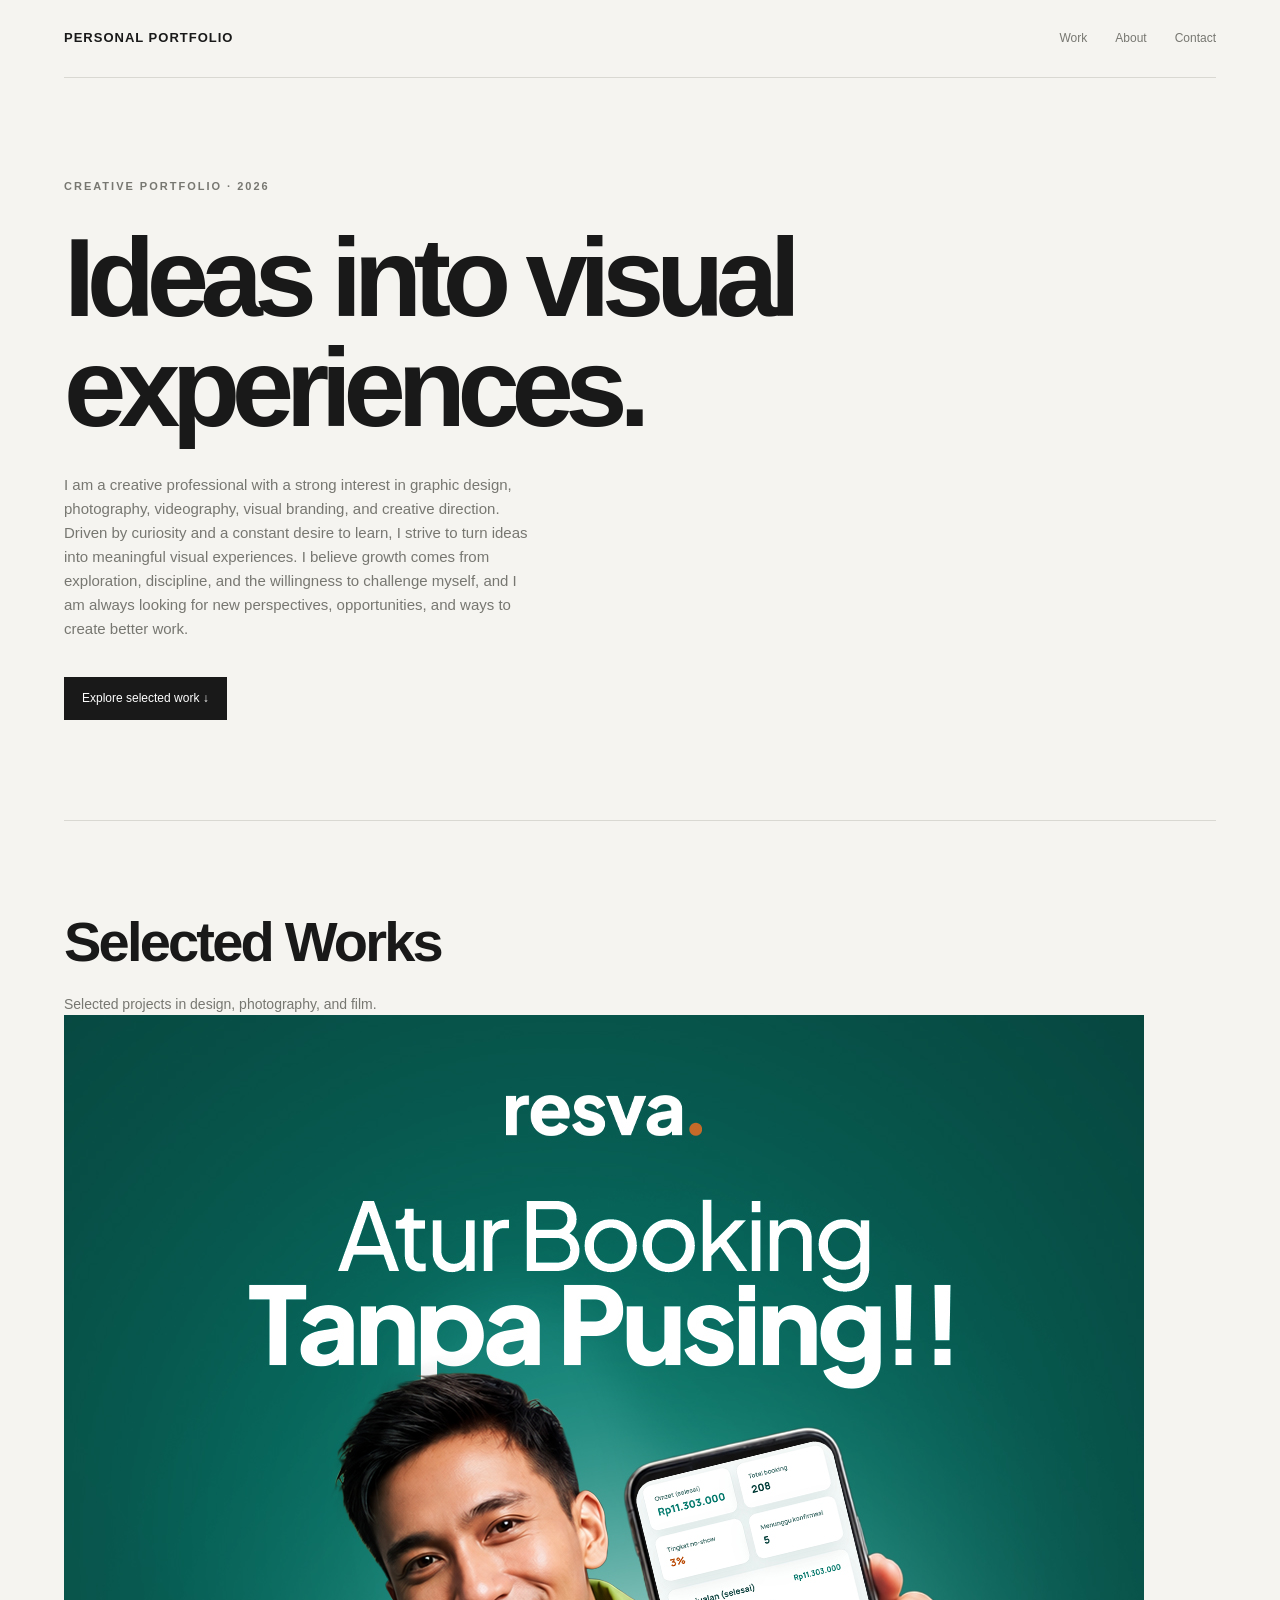
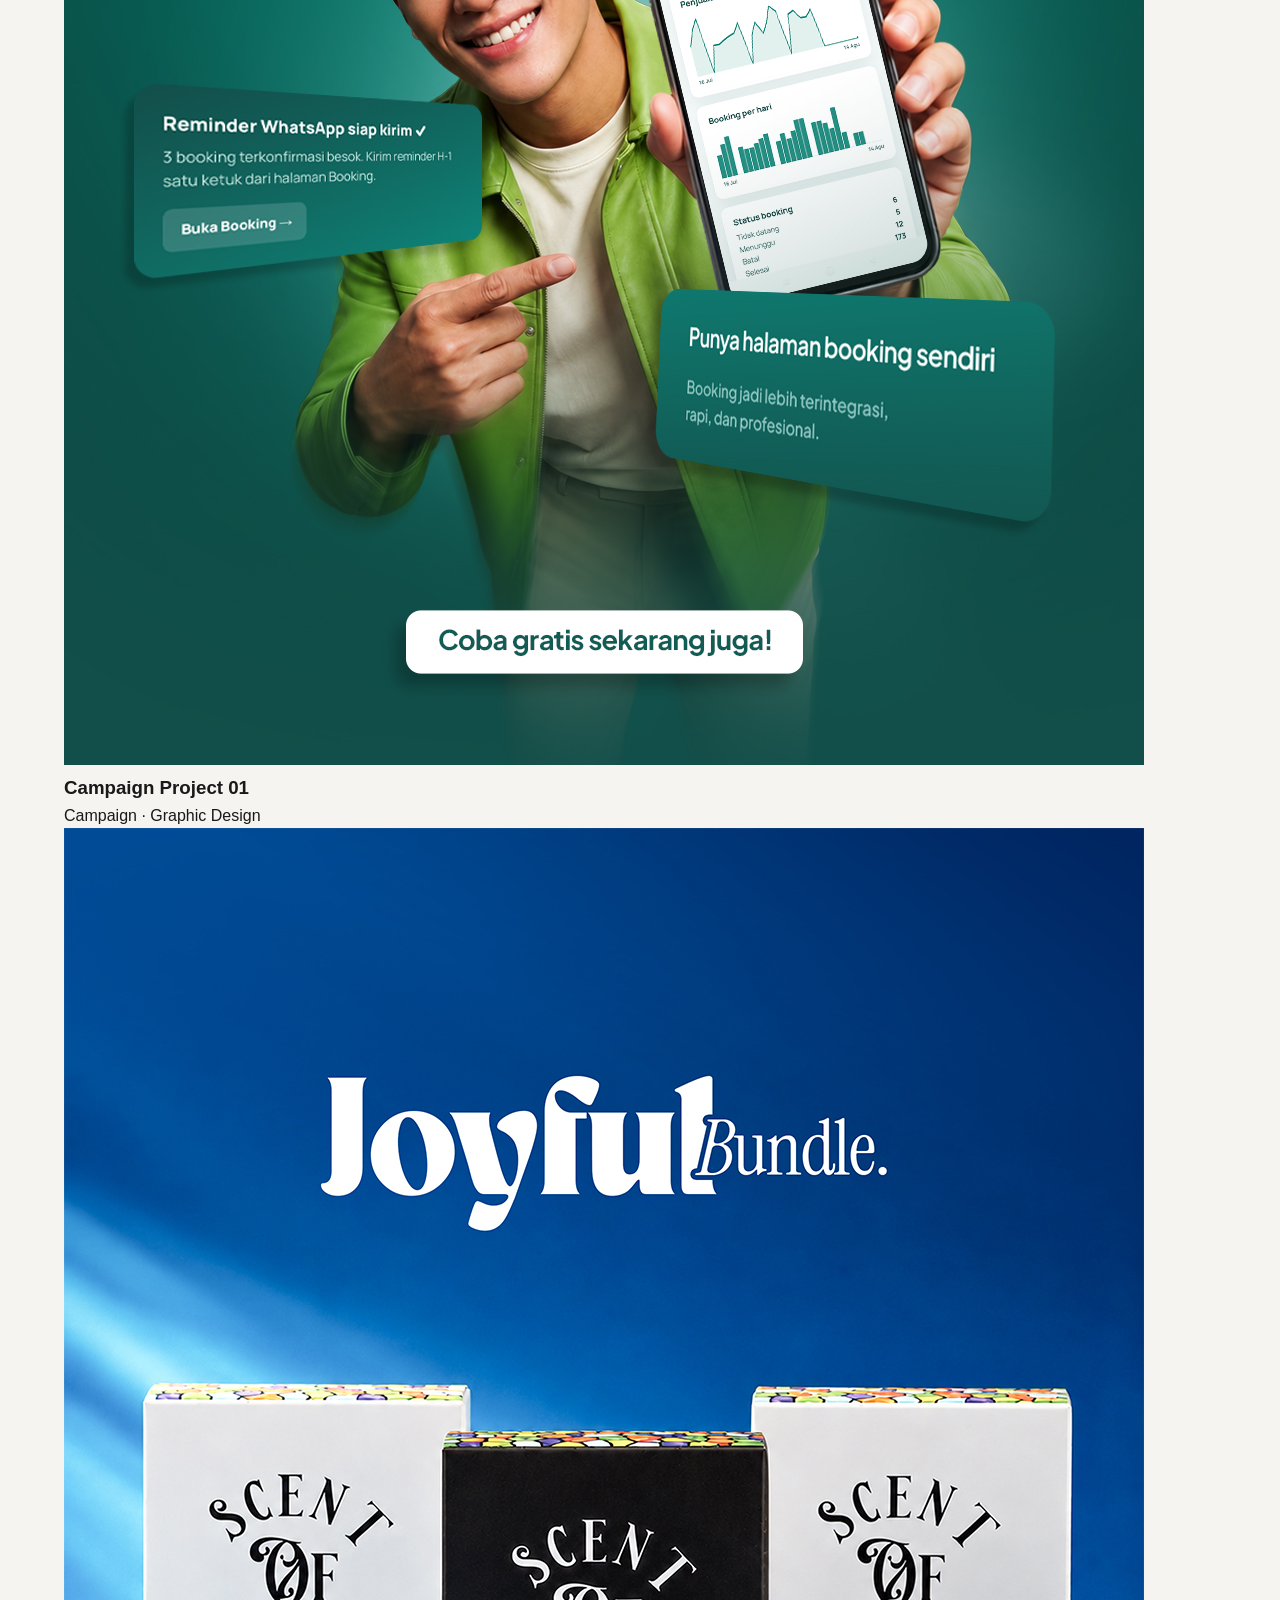
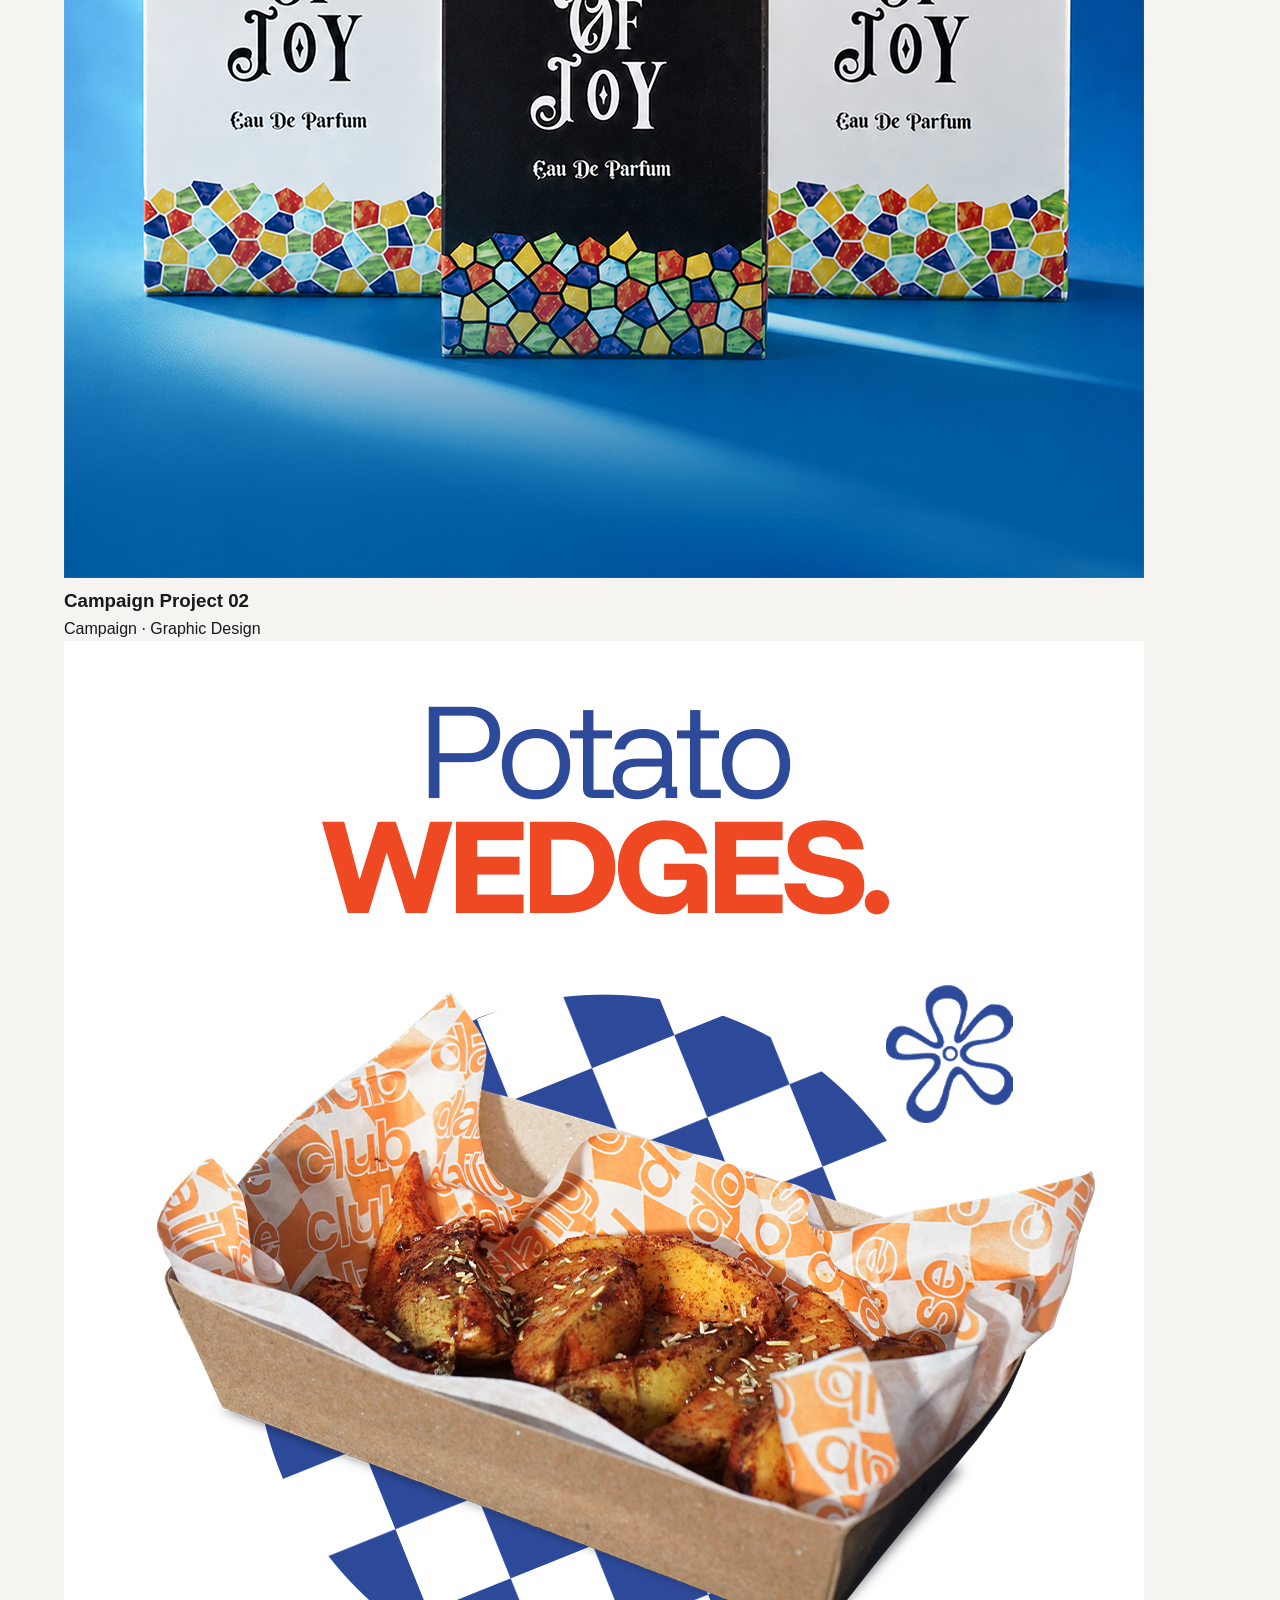
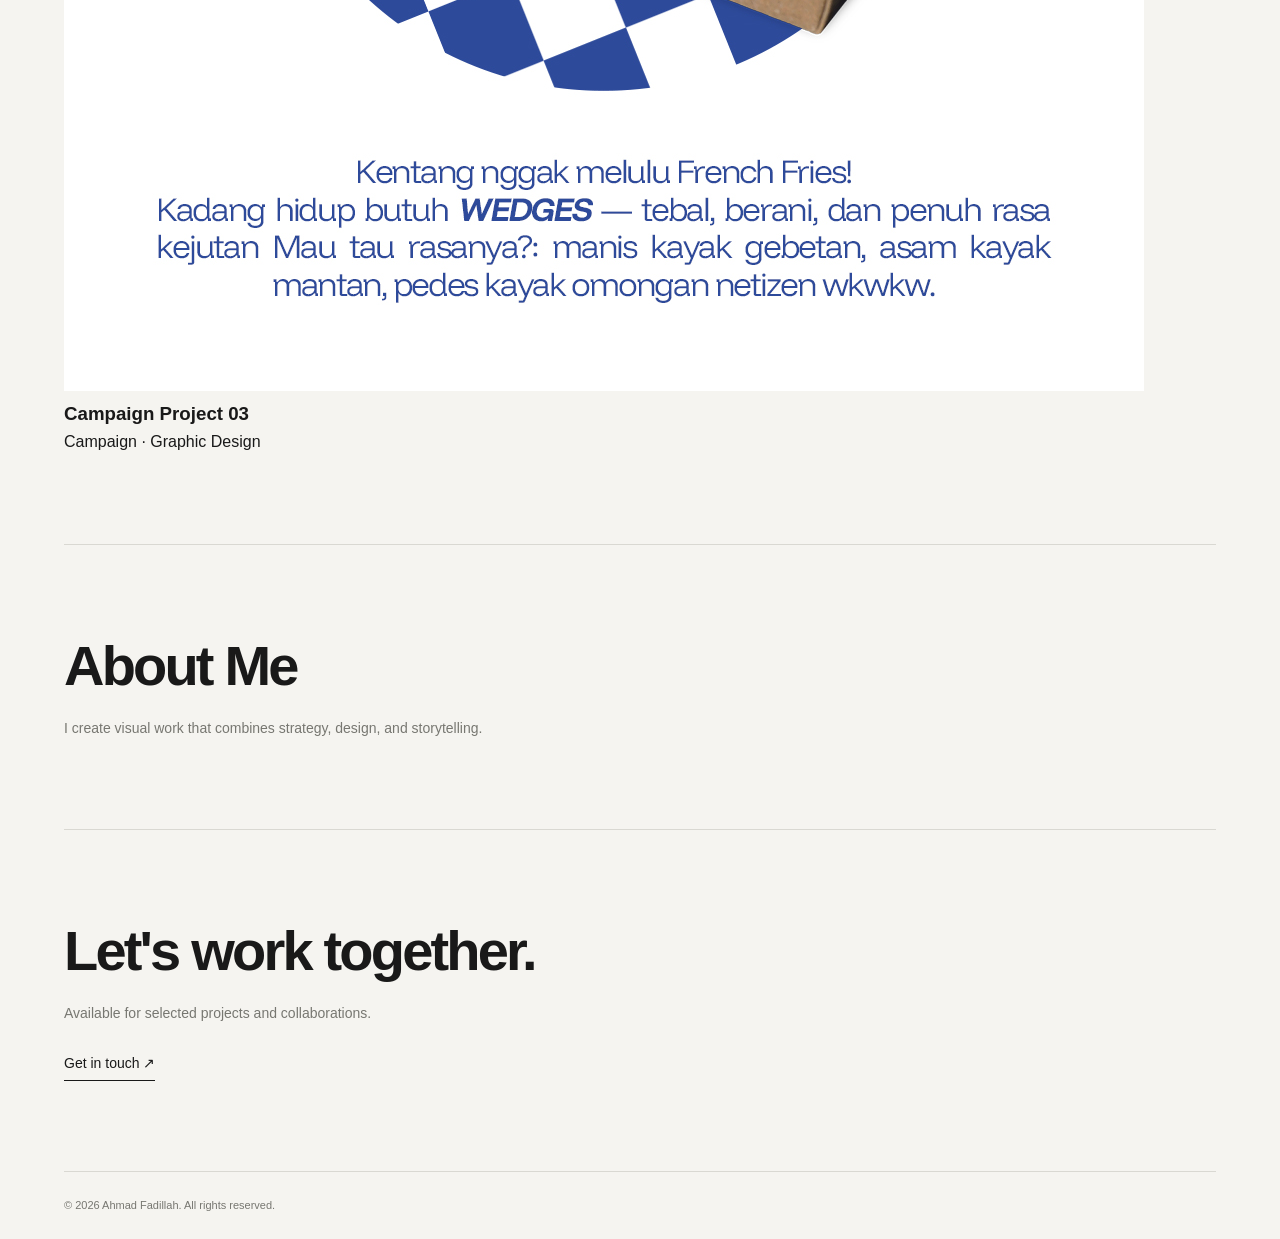
==== commit 9aa169b8: "Update index.html" ====
--- a/index.html
+++ b/index.html
@@ -40,7 +40,7 @@
     </article>
 
     <article class="project-card">
-      <img src="images/campaign/campaign-02.jpg" alt="Campaign project 02">
+      <img src="images/campaign/campaign-2.jpg" alt="Campaign project 02">
       <h3>Campaign Project 02</h3>
       <p>Campaign · Graphic Design</p>
     </article>
--- a/style.css
+++ b/style.css
@@ -252,7 +252,7 @@
   line-height: 1.5;
 }
 
-@media (max-width: 900px) {
+@media (max-width: 600px) {
   .project-grid {
     grid-template-columns: repeat(2, minmax(0, 1fr));
   }
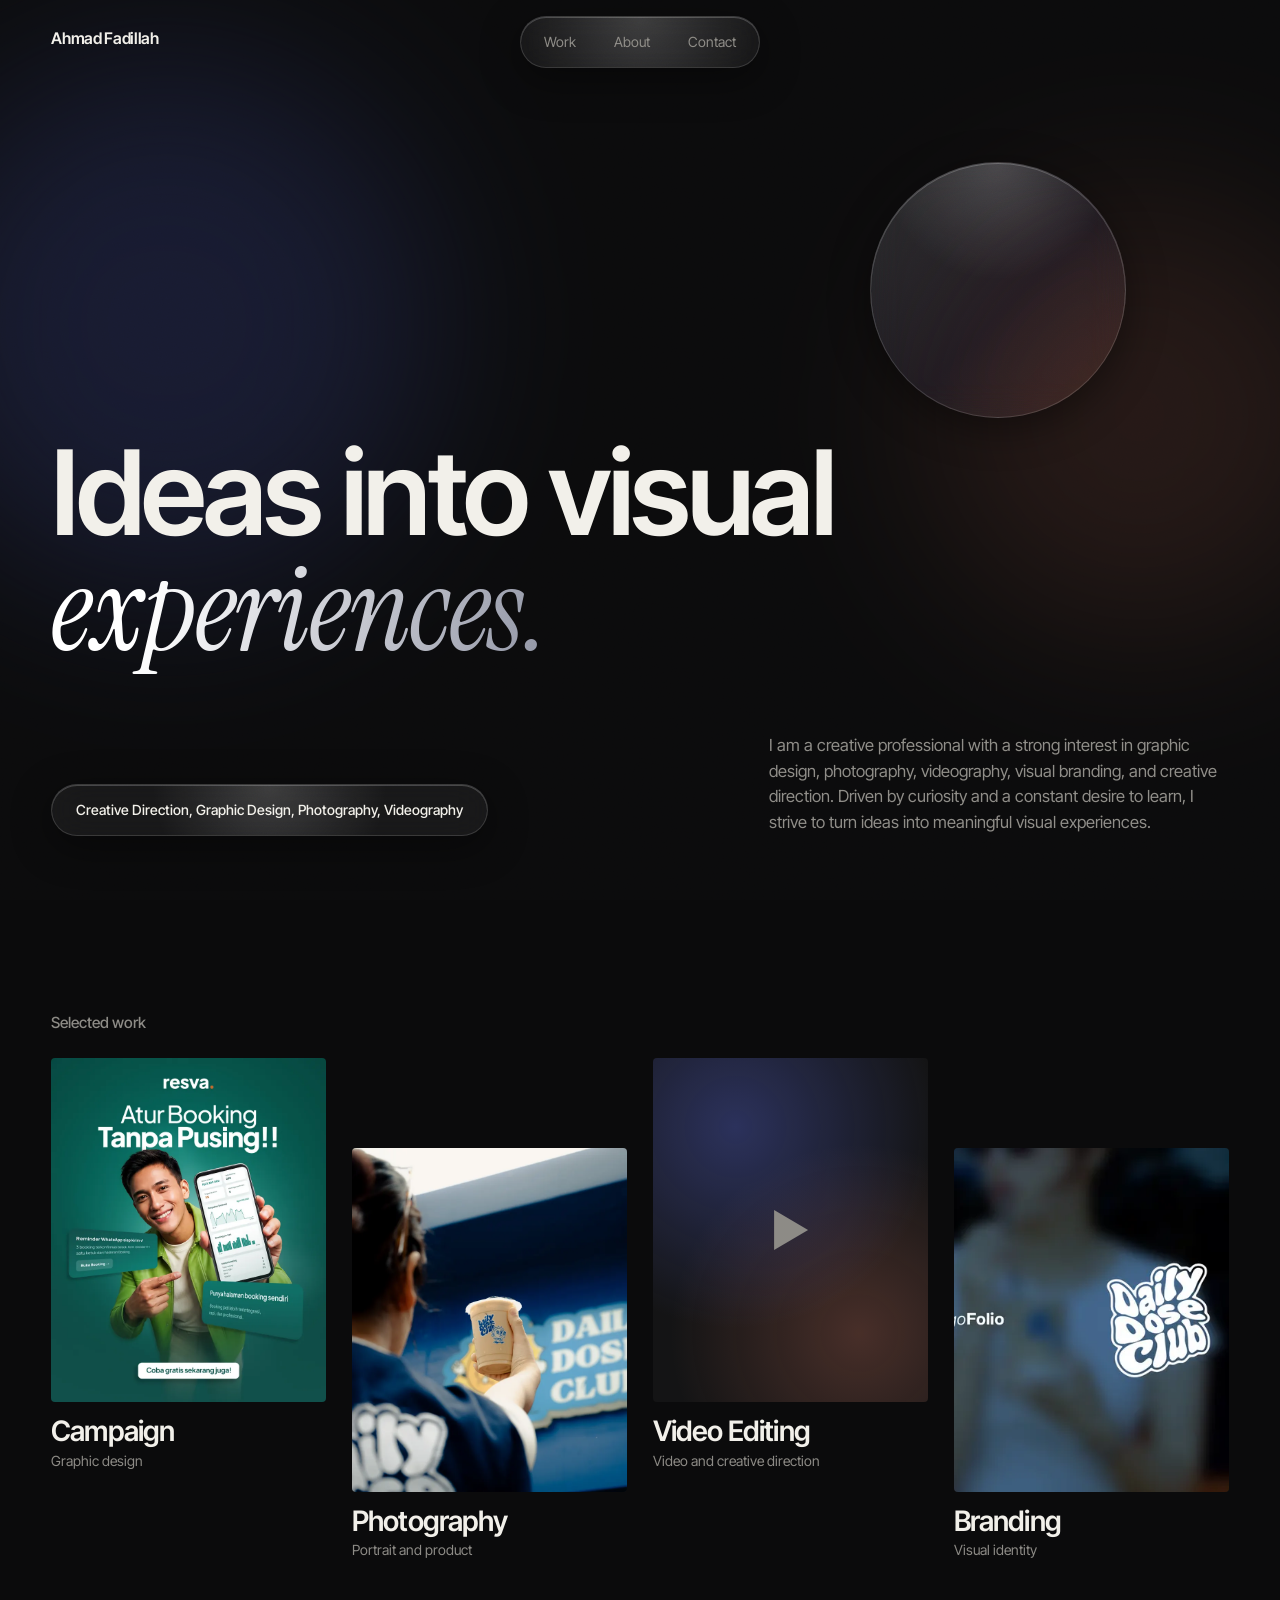
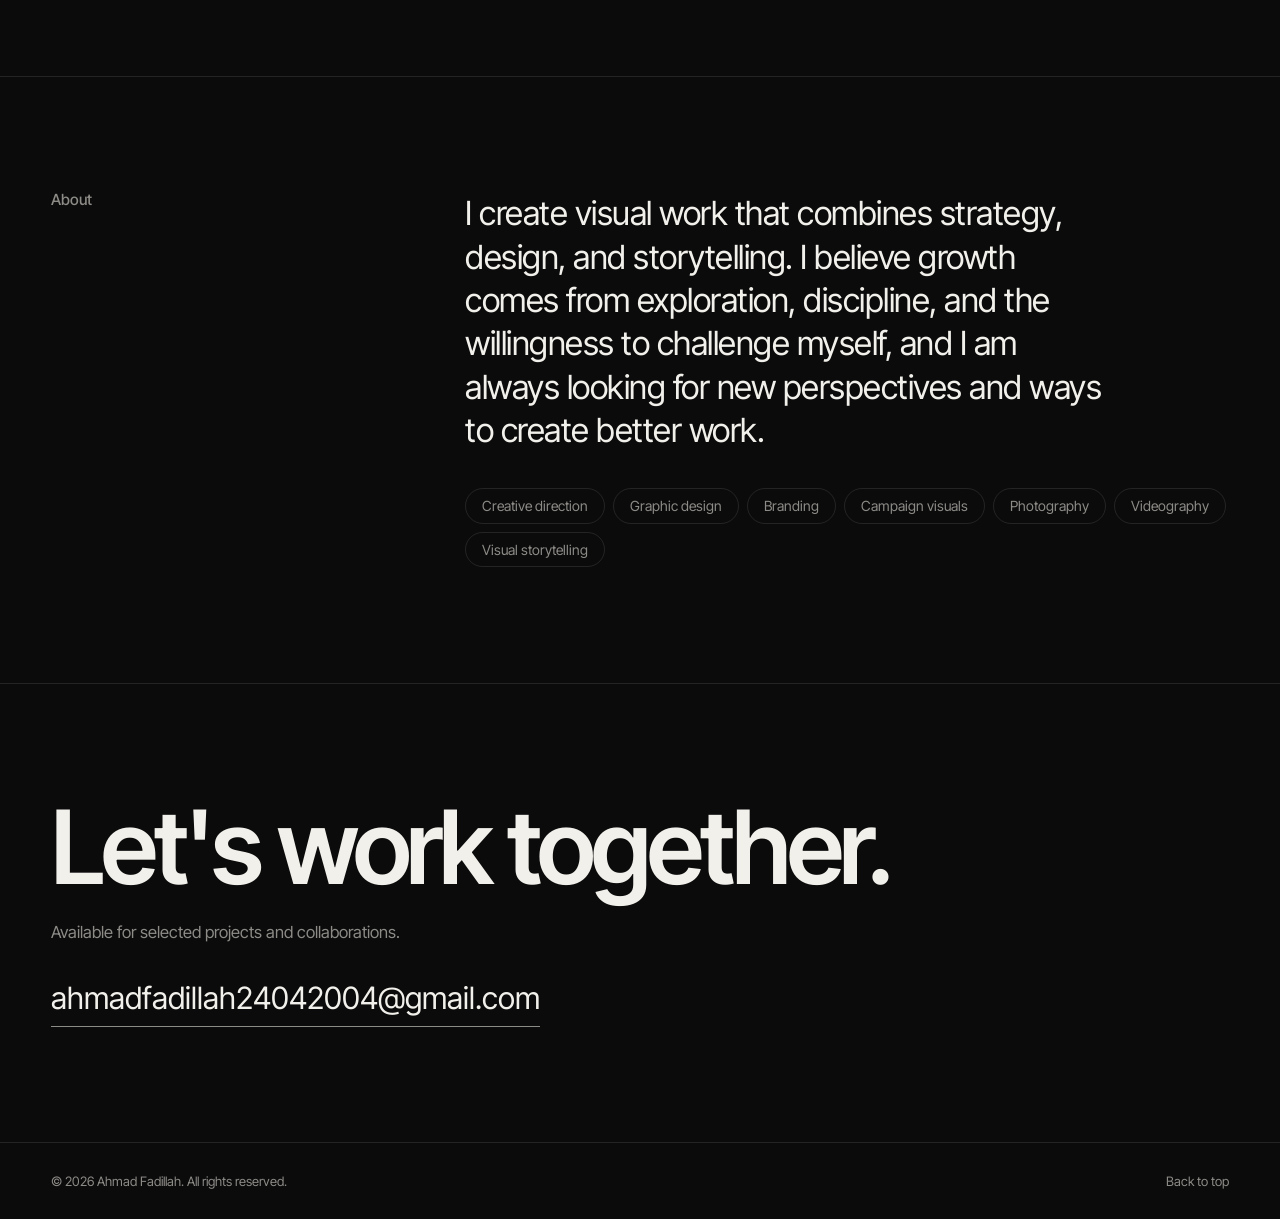
==== commit c6486012: "Add files via upload" ====
--- a/index.html
+++ b/index.html
@@ -1,76 +1,51 @@
-
 <!DOCTYPE html>
-<html lang="id">
+<html lang="en">
 <head>
-  <meta charset="UTF-8">
-  <meta name="viewport" content="width=device-width, initial-scale=1.0">
-  <title>Ahmad Fadillah — Creative Portfolio</title>
-  <meta name="description" content="Personal portfolio Ahmad Fadillah, creative director, graphic designer, photographer, and videographer.">
-  <link rel="stylesheet" href="style.css">
+<meta charset="UTF-8"><meta name="viewport" content="width=device-width, initial-scale=1">
+<link rel="preconnect" href="https://fonts.googleapis.com"><link rel="preconnect" href="https://fonts.gstatic.com" crossorigin>
+<link rel="stylesheet" href="https://fonts.googleapis.com/css2?family=Inter+Tight:wght@400;500;600;700&family=Instrument+Serif:ital@1&display=swap">
+<link rel="stylesheet" href="style.css">
+<title>Ahmad Fadillah — Creative Portfolio</title>
+<meta name="description" content="Personal portfolio of Ahmad Fadillah: creative direction, graphic design, photography and videography.">
 </head>
-<body>
-  <header>
-    <a href="#">PERSONAL PORTFOLIO</a>
-    <nav>
-      <a href="#work">Work</a>
-      <a href="#about">About</a>
-      <a href="#contact">Contact</a>
-    </nav>
-  </header>
-
-  <main>
-    <section id="home">
-      <p>CREATIVE PORTFOLIO · 2026</p>
-      <h1>Ideas into visual experiences.</h1>
-      <p>
-        I am a creative professional with a strong interest in graphic design, photography, videography, visual branding, and creative direction. Driven by curiosity and a constant desire to learn, I strive to turn ideas into meaningful visual experiences. I believe growth comes from exploration, discipline, and the willingness to challenge myself, and I am always looking for new perspectives, opportunities, and ways to create better work.
-      </p>
-      <a href="#work">Explore selected work ↓</a>
-    </section>
-
-<section id="work">
-  <h2>Selected Works</h2>
-  <p>Selected projects in design, photography, and film.</p>
-
-  <div class="project-grid">
-    <article class="project-card">
-      <img src="images/campaign/campaign-01.jpg" alt="Campaign project 01">
-      <h3>Campaign Project 01</h3>
-      <p>Campaign · Graphic Design</p>
-    </article>
-
-    <article class="project-card">
-      <img src="images/campaign/campaign-2.jpg" alt="Campaign project 02">
-      <h3>Campaign Project 02</h3>
-      <p>Campaign · Graphic Design</p>
-    </article>
-
-    <article class="project-card">
-      <img src="images/campaign/campaign-03.jpg" alt="Campaign project 03">
-      <h3>Campaign Project 03</h3>
-      <p>Campaign · Graphic Design</p>
-    </article>
+<body data-page="home" id="top">
+<a class="brand" href="index.html">Ahmad Fadillah</a>
+<nav class="nav glass" aria-label="Main"><a href="index.html#work">Work</a><a href="index.html#about">About</a><a href="index.html#contact">Contact</a></nav>
+<main>
+<section class="hero">
+  <div class="glow g1" aria-hidden="true"></div><div class="glow g2" aria-hidden="true"></div>
+  <div class="orb glass" aria-hidden="true"></div>
+  <h1>Ideas into visual <em>experiences.</em></h1>
+  <div class="hero-foot">
+    <!-- EDIT: intro text -->
+    <p class="lead">I am a creative professional with a strong interest in graphic design, photography, videography, visual branding, and creative direction. Driven by curiosity and a constant desire to learn, I strive to turn ideas into meaningful visual experiences.</p>
+    <p class="badge glass">Creative Direction, Graphic Design, Photography, Videography</p>
   </div>
 </section>
 
-    <section id="about">
-      <h2>About Me</h2>
-      <p>
-        I create visual work that combines strategy,
-        design, and storytelling.
-      </p>
-    </section>
+<section id="work" class="block">
+  <h2>Selected work</h2>
+  <div id="works" class="works"></div>
+  <noscript><p>Please enable JavaScript to view the projects.</p></noscript>
+</section>
 
-    <section id="contact">
-      <h2>Let's work together.</h2>
-      <p>Available for selected projects and collaborations.</p>
-      <a href="mailto:ahmadfadillah24042004@gmail.com">Get in touch ↗</a>
-    </section>
-  </main>
+<section id="about" class="block about">
+  <h2>About</h2>
+  <div>
+    <!-- EDIT: about text -->
+    <p class="lead">I create visual work that combines strategy, design, and storytelling. I believe growth comes from exploration, discipline, and the willingness to challenge myself, and I am always looking for new perspectives and ways to create better work.</p>
+    <ul class="skills"><li>Creative direction</li><li>Graphic design</li><li>Branding</li><li>Campaign visuals</li><li>Photography</li><li>Videography</li><li>Visual storytelling</li></ul>
+  </div>
+</section>
 
-  <footer>
-    <p>© 2026 Ahmad Fadillah. All rights reserved.</p>
-  </footer>
+<section id="contact" class="block contact">
+  <h2>Let's work together.</h2>
+  <p class="lead">Available for selected projects and collaborations.</p>
+  <a class="mail" href="mailto:ahmadfadillah24042004@gmail.com">ahmadfadillah24042004@gmail.com</a>
+  <!-- ADD social links here when ready -->
+</section>
+</main>
+<footer><p>© 2026 Ahmad Fadillah. All rights reserved.</p><a href="#top">Back to top</a></footer>
+<script src="data/manifest.js"></script><script src="data/projects.js"></script><script src="app.js"></script>
 </body>
 </html>
-    
--- a/style.css
+++ b/style.css
@@ -1,266 +1,133 @@
+:root{
+  --bg:#0b0b0c; --surface:#141415; --fg:#f2f0ea; --mute:#8d8b86; --line:rgba(255,255,255,.1);
+  --sans:"Inter Tight","Helvetica Neue",Arial,sans-serif; --serif:"Instrument Serif","Times New Roman",serif;
+  --pad:clamp(20px,4vw,56px); --tile:110px;
+}
+*{box-sizing:border-box;margin:0}
+html{scroll-behavior:smooth;scroll-padding-top:90px}
+body{background:var(--bg);color:var(--fg);font:400 16px/1.55 var(--sans);-webkit-font-smoothing:antialiased;overflow-x:hidden}
+body::after{content:"";position:fixed;inset:0;pointer-events:none;z-index:50;opacity:.09;mix-blend-mode:overlay;
+  background-image:url("data:image/svg+xml;utf8,<svg xmlns='http://www.w3.org/2000/svg' width='160' height='160'><filter id='n'><feTurbulence type='fractalNoise' baseFrequency='.8' numOctaves='2' stitchTiles='stitch'/></filter><rect width='100%' height='100%' filter='url(%23n)'/></svg>")}
+img{display:block;max-width:100%;height:auto}
+a{color:inherit;text-decoration:none}
+:focus-visible{outline:2px solid var(--fg);outline-offset:3px;border-radius:6px}
+h1,h2,h3{font-weight:600;letter-spacing:-.03em;line-height:.98}
+h2{font-size:clamp(14px,1.2vw,16px);font-weight:500;letter-spacing:0;color:var(--mute);margin-bottom:28px}
+.lead{color:var(--mute);max-width:46ch;font-size:clamp(15px,1.3vw,17px)}
+em{font-family:var(--serif);font-weight:400;font-style:italic;letter-spacing:-.01em;
+  background:linear-gradient(100deg,#fff 20%,#8f93a3);-webkit-background-clip:text;background-clip:text;color:transparent}
 
-/* =========================
-   1. GLOBAL SETTINGS
-========================= */
+/* Glass: used only on nav, hero badge and hero orb */
+.glass{position:relative;background:rgba(255,255,255,.055);border:1px solid rgba(255,255,255,.14);
+  -webkit-backdrop-filter:blur(18px) saturate(150%);backdrop-filter:blur(18px) saturate(150%);
+  box-shadow:inset 0 1px 0 rgba(255,255,255,.2),0 10px 40px rgba(0,0,0,.45)}
+.glass::before{content:"";position:absolute;inset:0;border-radius:inherit;pointer-events:none;
+  background:radial-gradient(180px circle at var(--lx,50%) var(--ly,0%),rgba(255,255,255,.16),transparent 65%)}
+@supports not (backdrop-filter:blur(1px)){.glass{background:#1b1b1d}}
 
-:root {
-  --bg: #f5f4f0;
-  --text: #191919;
-  --muted: #777771;
-  --line: #d9d8d2;
-  --accent: #d7ff64;
+.brand{position:fixed;top:26px;left:var(--pad);z-index:30;font-weight:600;letter-spacing:-.02em}
+.nav{position:fixed;top:16px;left:50%;transform:translateX(-50%);z-index:30;display:flex;gap:2px;padding:5px;border-radius:99px}
+.nav a{position:relative;padding:9px 18px;border-radius:99px;font-size:14px;color:var(--mute);transition:background .2s,color .2s}
+.nav a:hover{background:rgba(255,255,255,.1);color:var(--fg)}
+
+.block{padding:clamp(56px,9vw,120px) var(--pad)}
+.hero{position:relative;min-height:100svh;display:flex;flex-direction:column;justify-content:flex-end;gap:clamp(28px,5vw,64px);padding:120px var(--pad) clamp(32px,5vw,64px);overflow:hidden}
+.hero h1{position:relative;font-size:clamp(44px,9.2vw,160px);max-width:12ch;animation:rise .9s cubic-bezier(.2,.7,.2,1) both}
+.hero-foot{position:relative;display:flex;flex-wrap:wrap;align-items:flex-end;justify-content:space-between;gap:24px}
+.hero-foot .lead{margin-left:auto;order:2}
+.badge{order:1;padding:14px 24px;border-radius:99px;font-size:14px;font-weight:500;max-width:100%}
+.glow{position:absolute;border-radius:50%;filter:blur(90px);opacity:.55;pointer-events:none;animation:drift 18s ease-in-out infinite alternate}
+.g1{width:42vw;height:42vw;left:-8vw;top:6vh;background:rgba(98,118,255,.28)}
+.g2{width:34vw;height:34vw;right:-6vw;top:22vh;background:rgba(255,140,110,.2);animation-delay:-9s}
+.orb{position:absolute;right:clamp(24px,12vw,200px);top:18vh;width:clamp(120px,20vw,280px);aspect-ratio:1;border-radius:50%;
+  background:linear-gradient(135deg,rgba(255,255,255,.14),rgba(140,160,255,.08) 55%,rgba(255,170,140,.12));animation:float 9s ease-in-out infinite alternate}
+@keyframes rise{from{opacity:0;transform:translateY(28px)}}
+@keyframes drift{to{transform:translate(6vw,5vh) scale(1.15)}}
+@keyframes float{to{transform:translateY(-22px) rotate(8deg)}}
+
+/* Selected work: 4 covers, 4:5 */
+.works{display:grid;grid-template-columns:repeat(4,1fr);gap:clamp(14px,2vw,28px);align-items:start}
+.card{display:block}
+.card:nth-child(even){margin-top:clamp(40px,7vw,96px)}
+.card figure{aspect-ratio:4/5;overflow:hidden;border-radius:4px;background:var(--surface)}
+.card img{width:100%;height:100%;object-fit:cover;transition:transform .7s cubic-bezier(.2,.7,.2,1)}
+.card:hover img,.card:focus-visible img{transform:scale(1.05)}
+.card h3{font-size:clamp(20px,2.2vw,30px);margin-top:16px}
+.card p{color:var(--mute);font-size:14px;margin-top:4px}
+.ph{display:grid;place-items:center;height:100%;font-size:44px;color:var(--mute);
+  background:radial-gradient(circle at 30% 20%,rgba(98,118,255,.3),transparent 60%),radial-gradient(circle at 75% 80%,rgba(255,140,110,.22),transparent 55%),var(--surface)}
+.js .card{opacity:0;transform:translateY(20px);transition:opacity .7s,transform .7s}
+.js .card.in{opacity:1;transform:none}
+
+.about{display:grid;grid-template-columns:1fr 2fr;gap:32px;border-top:1px solid var(--line)}
+.about .lead{font-size:clamp(20px,2.6vw,34px);color:var(--fg);max-width:34ch;line-height:1.3;letter-spacing:-.015em}
+.skills{list-style:none;padding:0;margin-top:36px;display:flex;flex-wrap:wrap;gap:8px}
+.skills li{border:1px solid var(--line);border-radius:99px;padding:6px 16px;font-size:14px;color:var(--mute)}
+.contact{border-top:1px solid var(--line)}
+.contact h2{font-size:clamp(40px,8vw,128px);color:var(--fg);font-weight:600;letter-spacing:-.04em;line-height:.95;margin-bottom:24px}
+.mail{display:inline-block;margin-top:28px;margin-right:24px;font-size:clamp(18px,2.4vw,32px);border-bottom:1px solid var(--mute);padding-bottom:4px;transition:border-color .2s}
+.mail:hover{border-color:var(--fg)}
+footer{display:flex;justify-content:space-between;gap:16px;flex-wrap:wrap;padding:28px var(--pad);border-top:1px solid var(--line);font-size:13px;color:var(--mute)}
+footer a:hover{color:var(--fg)}
+
+/* Project pages */
+.p-head{padding:clamp(120px,16vw,200px) var(--pad) 24px}
+.back{font-size:14px;color:var(--mute)} .back:hover{color:var(--fg)}
+.cat{margin:28px 0 12px;color:var(--mute);font-size:15px}
+.p-head h1{font-size:clamp(48px,11vw,168px);margin-bottom:28px}
+.sec{padding-top:clamp(32px,6vw,72px);padding-bottom:0}
+.sec h2{font-size:clamp(24px,3vw,40px);color:var(--fg);font-weight:600;letter-spacing:-.03em;margin-bottom:12px}
+.sec .lead{margin-bottom:28px}
+.tile{display:block;width:100%;padding:0;border:0;background:var(--surface);cursor:zoom-in;overflow:hidden;color:inherit}
+.tile img{width:100%;transition:transform .5s,opacity .3s}
+.tile:hover img{opacity:.88}
+.g-editorial{display:grid;grid-template-columns:repeat(auto-fill,minmax(min(100%,340px),1fr));gap:clamp(10px,1.6vw,24px)}
+.g-editorial .tile img{aspect-ratio:4/5;object-fit:cover}
+.g-stack{display:grid;gap:clamp(10px,1.6vw,24px)}
+/* Phone-gallery grid: square tiles, columns fill automatically */
+.g-phone{display:grid;grid-template-columns:repeat(auto-fill,minmax(var(--tile),1fr));gap:3px}
+.g-phone .tile img{aspect-ratio:1;object-fit:cover;height:100%}
+.empty{color:var(--mute)}
+.next{display:flex;flex-direction:column;gap:6px;margin-top:clamp(56px,9vw,120px);border-top:1px solid var(--line);color:var(--mute);font-size:14px}
+.next strong{color:var(--fg);font-size:clamp(32px,6vw,88px);letter-spacing:-.04em;line-height:1;font-weight:600;transition:letter-spacing .4s}
+.next:hover strong{letter-spacing:-.02em}
+
+/* Lightbox */
+dialog{border:0;padding:0;background:rgba(8,8,9,.96);color:var(--fg);width:100vw;height:100dvh;max-width:none;max-height:none}
+dialog::backdrop{background:#000}
+dialog[open]{display:grid;place-items:center}
+dialog img{max-width:92vw;max-height:86dvh;object-fit:contain}
+dialog button{position:absolute;background:none;border:0;color:var(--fg);font-size:38px;width:56px;height:56px;cursor:pointer;border-radius:50%}
+dialog button:hover{background:rgba(255,255,255,.1)}
+.x{top:12px;right:12px}.pv{left:8px;top:50%;transform:translateY(-50%)}.nx{right:8px;top:50%;transform:translateY(-50%)}
+.cnt{position:absolute;bottom:16px;font-size:13px;color:var(--mute)}
+
+/* Tablet */
+@media(max-width:1000px){
+  :root{--tile:150px}
+  .works{grid-template-columns:repeat(2,1fr)}
+  .card:nth-child(even){margin-top:56px}
+  .about{grid-template-columns:1fr}
+  .orb{top:14vh}
 }
-
-* {
-  margin: 0;
-  padding: 0;
-  box-sizing: border-box;
+/* Mobile: nav moves to the bottom, within thumb reach */
+@media(max-width:640px){
+  :root{--tile:30%}
+  .brand{top:20px}
+  .nav{top:auto;bottom:max(14px,env(safe-area-inset-bottom))}
+  .nav a{padding:11px 18px}
+  .hero{padding-top:90px;padding-bottom:100px}
+  .hero-foot{flex-direction:column;align-items:flex-start}
+  .hero-foot .lead{margin:0;order:0}
+  .badge{order:1;border-radius:22px;padding:12px 18px}
+  .works{grid-template-columns:1fr;gap:36px}
+  .card:nth-child(even){margin-top:0;width:86%;margin-left:auto}
+  footer{padding-bottom:96px}
+  .pv,.nx{display:none}
 }
-
-html {
-  scroll-behavior: smooth;
+@media(min-width:1500px){:root{--tile:190px}}
+@media(prefers-reduced-motion:reduce){
+  html{scroll-behavior:auto}
+  *,*::before,*::after{animation:none!important;transition:none!important}
+  .js .card{opacity:1;transform:none}
 }
-
-body {
-  background: var(--bg);
-  color: var(--text);
-  font-family: Arial, Helvetica, sans-serif;
-  line-height: 1.6;
-  padding: 0 5%;
-}
-
-a {
-  color: inherit;
-  text-decoration: none;
-}
-
-::selection {
-  background: var(--accent);
-  color: var(--text);
-}
-
-/* =========================
-   2. NAVIGATION
-========================= */
-
-header {
-  display: flex;
-  justify-content: space-between;
-  align-items: center;
-  padding: 28px 0;
-  border-bottom: 1px solid var(--line);
-}
-
-header > a {
-  font-size: 13px;
-  font-weight: 800;
-  letter-spacing: 1px;
-}
-
-nav {
-  display: flex;
-  gap: 28px;
-}
-
-nav a {
-  font-size: 12px;
-  color: var(--muted);
-  transition: color 0.2s ease;
-}
-
-nav a:hover {
-  color: var(--text);
-}
-
-/* =========================
-   3. HERO SECTION
-========================= */
-
-#home {
-  min-height: 75vh;
-  display: flex;
-  flex-direction: column;
-  justify-content: center;
-  align-items: flex-start;
-  padding: 100px 0;
-}
-
-#home > p:first-child {
-  font-size: 11px;
-  font-weight: 700;
-  letter-spacing: 2px;
-  margin-bottom: 28px;
-}
-
-h1 {
-  max-width: 900px;
-  font-size: clamp(48px, 9vw, 112px);
-  line-height: 0.98;
-  letter-spacing: -0.075em;
-  font-weight: 700;
-}
-
-#home > p:nth-of-type(2) {
-  max-width: 470px;
-  margin-top: 30px;
-  color: var(--muted);
-  font-size: 15px;
-}
-
-#home > a {
-  margin-top: 36px;
-  padding: 12px 18px;
-  background: var(--text);
-  color: white;
-  font-size: 12px;
-  transition: background 0.2s ease;
-}
-
-#home > a:hover {
-  background: #444;
-}
-
-/* =========================
-   4. CONTENT SECTIONS
-========================= */
-
-section:not(#home) {
-  padding: 90px 0;
-  border-top: 1px solid var(--line);
-}
-
-h2 {
-  font-size: clamp(32px, 5vw, 56px);
-  letter-spacing: -0.05em;
-  line-height: 1.1;
-  margin-bottom: 20px;
-}
-
-section > p {
-  color: var(--muted);
-  font-size: 14px;
-}
-
-#work > p:not(:first-of-type) {
-  padding: 24px 0;
-  border-bottom: 1px solid var(--line);
-  color: var(--text);
-  font-size: 16px;
-}
-
-#work > p:nth-of-type(2) {
-  margin-top: 36px;
-}
-
-#about > p {
-  max-width: 520px;
-}
-
-#contact > a {
-  display: inline-block;
-  margin-top: 28px;
-  border-bottom: 1px solid var(--text);
-  padding-bottom: 5px;
-  font-size: 14px;
-}
-
-/* =========================
-   5. FOOTER
-========================= */
-
-footer {
-  padding: 25px 0;
-  border-top: 1px solid var(--line);
-  color: var(--muted);
-  font-size: 11px;
-}
-
-/* =========================
-   6. RESPONSIVE DESIGN
-========================= */
-
-@media (max-width: 600px) {
-  body {
-    padding: 0 6%;
-  }
-
-  header {
-    padding: 22px 0;
-    gap: 16px;
-  }
-
-  nav {
-    gap: 14px;
-  }
-
-  nav a {
-    font-size: 11px;
-  }
-
-  #home {
-    min-height: 70vh;
-    padding: 70px 0;
-  }
-
-  #home > p:nth-of-type(2) {
-    font-size: 14px;
-  }
-
-/* Selected Works — Project Grid */
-
-.project-grid {
-  display: grid;
-  grid-template-columns: repeat(3, minmax(0, 1fr));
-  align-items: start;
-  gap: 40px 24px;
-  width: 100%;
-  max-width: 1200px;
-  margin-top: 32px;
-}
-
-.project-card {
-  display: block;
-  width: 100%;
-  min-width: 0;
-  margin: 0;
-}
-
-.project-card img {
-  display: block;
-  width: 100%;
-  aspect-ratio: 4 / 5;
-  object-fit: cover;
-  object-position: center;
-  background: #e8e6e0;
-  transition: opacity 0.3s ease;
-}
-
-.project-card:hover img {
-  opacity: 0.88;
-}
-
-.project-card h3 {
-  margin: 12px 0 5px;
-  font-size: 16px;
-  line-height: 1.4;
-}
-
-.project-card p {
-  margin: 0;
-  color: var(--muted);
-  font-size: 12px;
-  line-height: 1.5;
-}
-
-@media (max-width: 600px) {
-  .project-grid {
-    grid-template-columns: repeat(2, minmax(0, 1fr));
-  }
-}
-
-@media (max-width: 600px) {
-  .project-grid {
-    grid-template-columns: 1fr;
-    gap: 32px;
-  }
-}
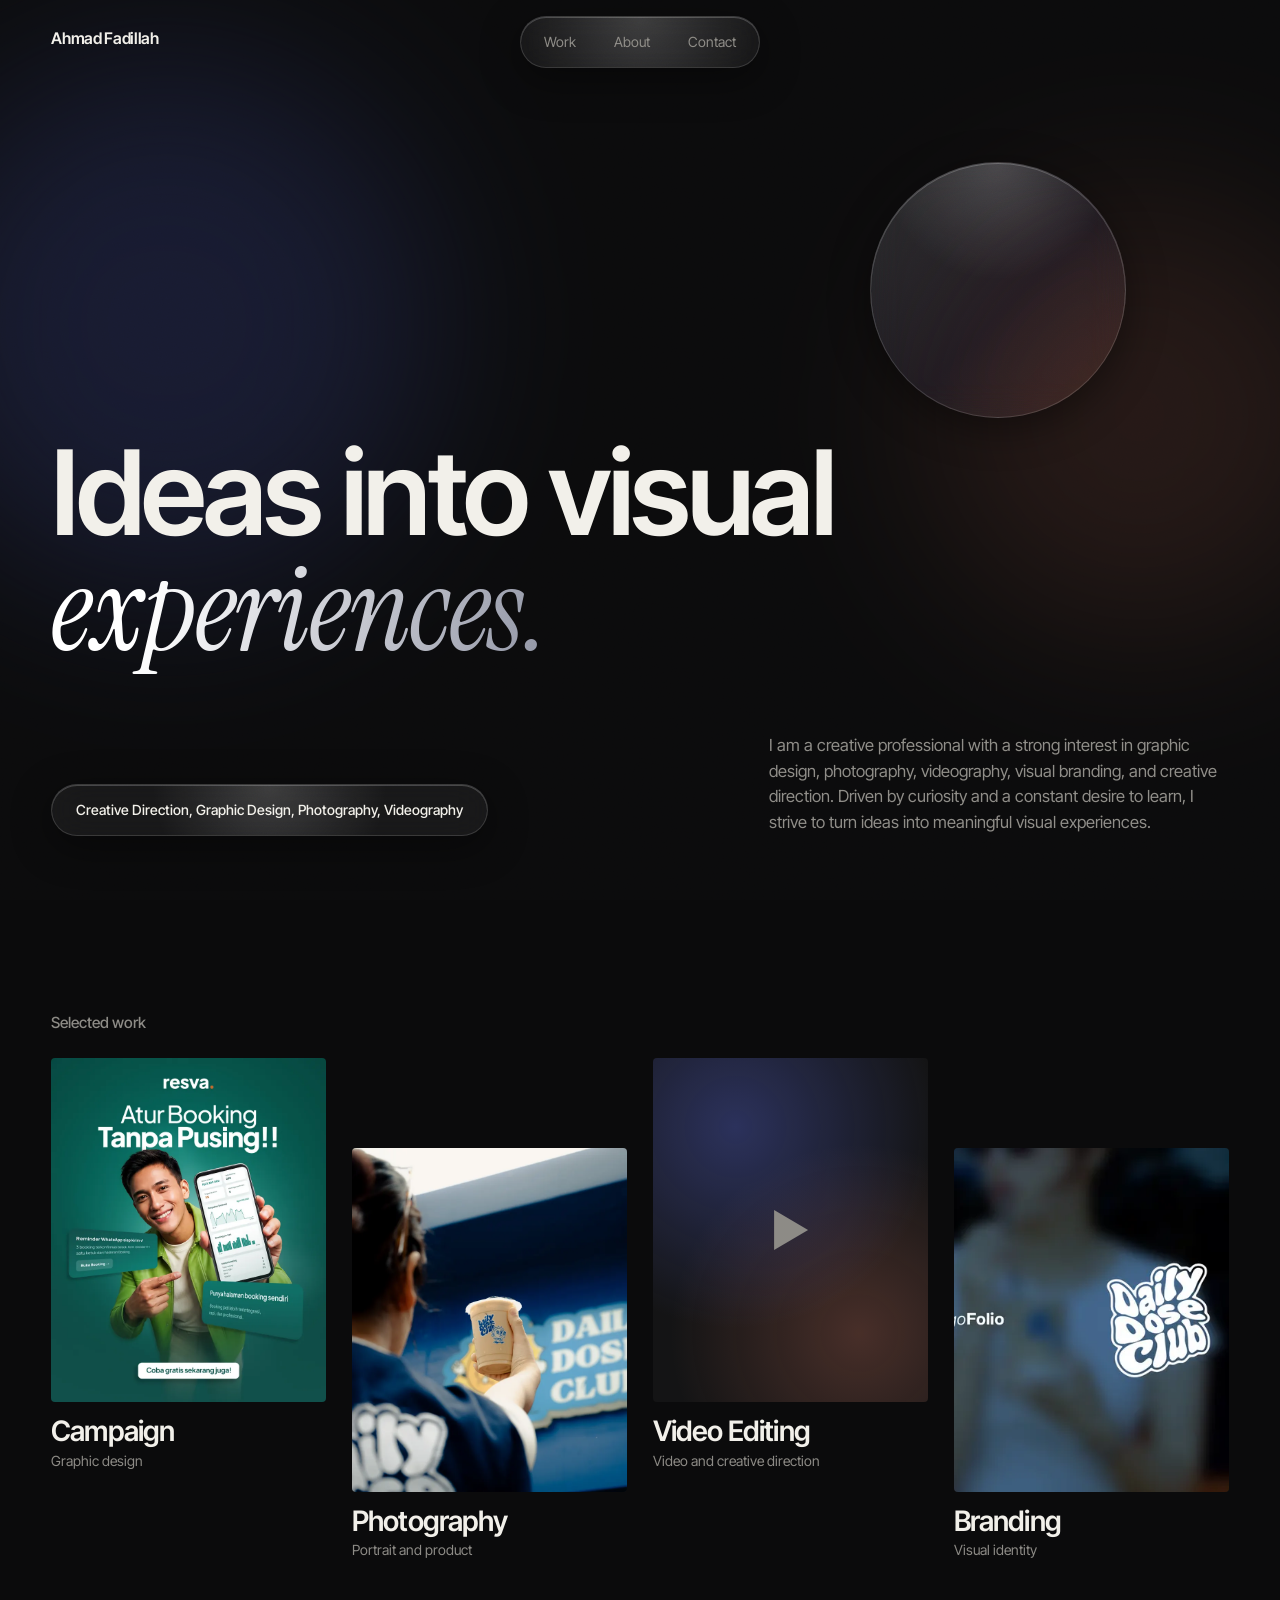
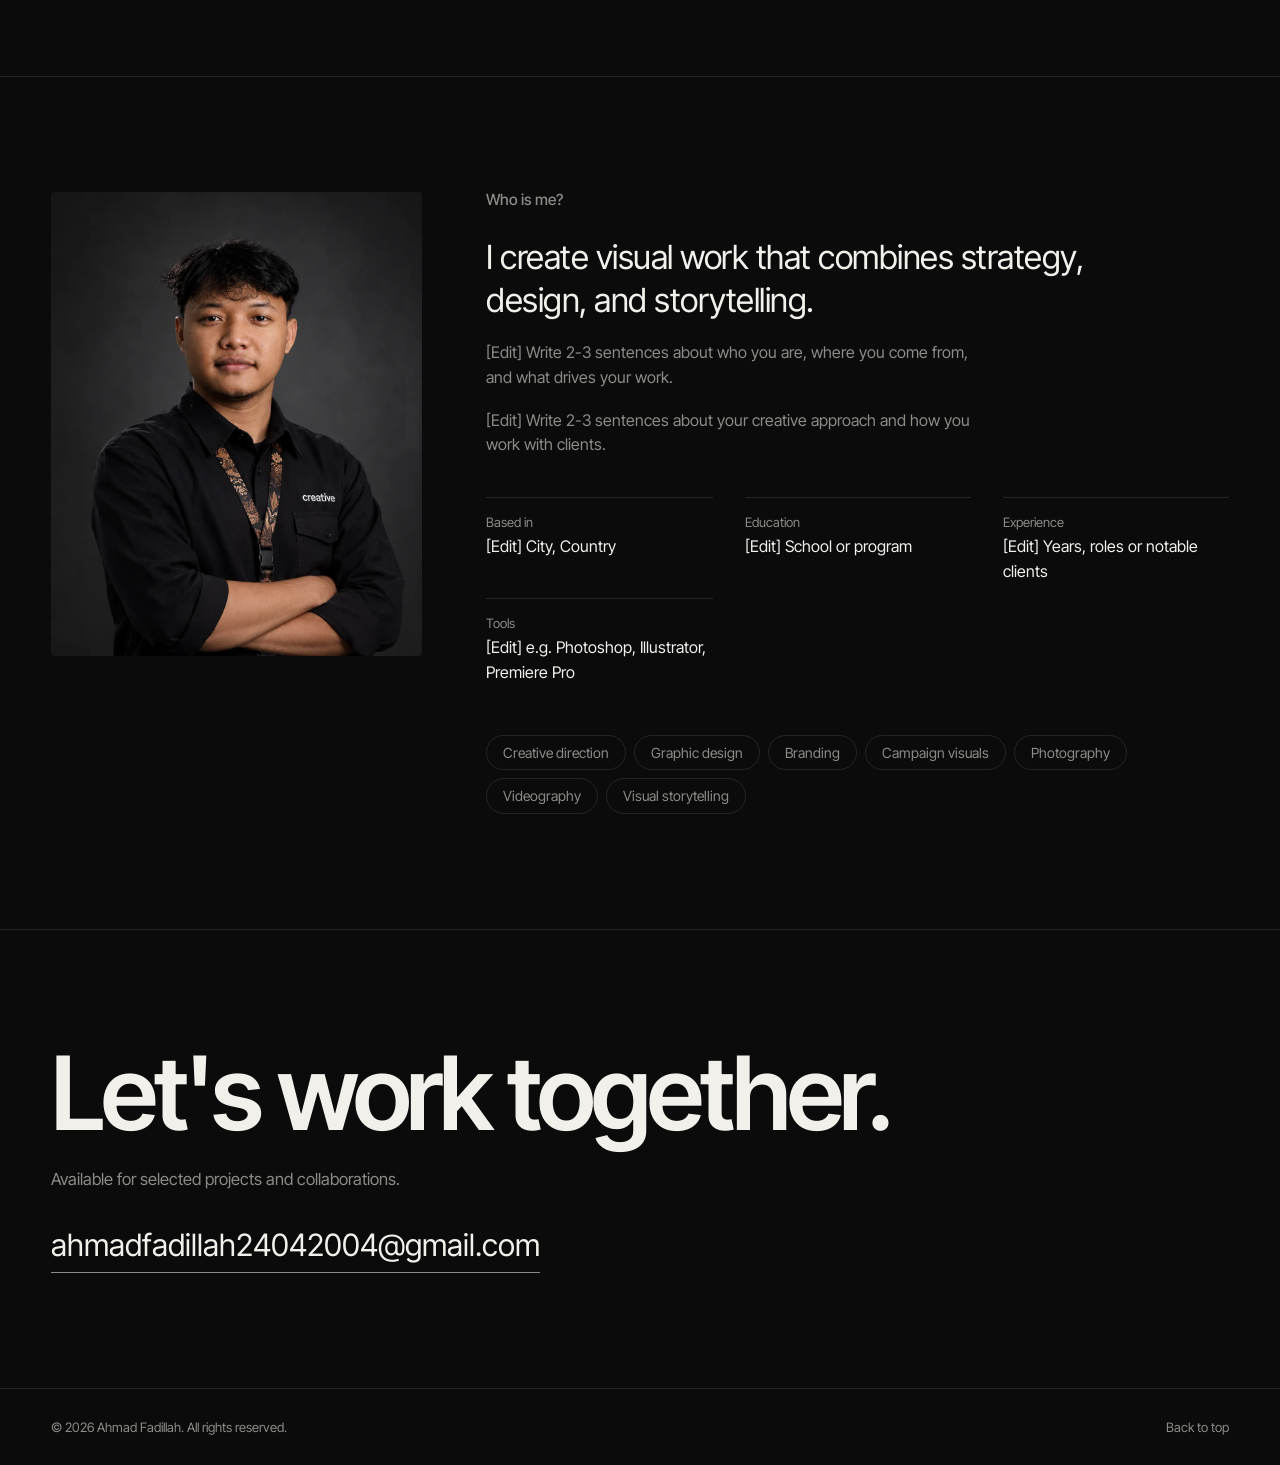
==== commit d59efd40: "Add files via upload" ====
--- a/index.html
+++ b/index.html
@@ -30,11 +30,12 @@
 </section>
 
 <section id="about" class="block about">
-  <h2>About</h2>
+  <figure id="profilePhoto" class="pfoto"></figure>
   <div>
-    <!-- EDIT: about text -->
-    <p class="lead">I create visual work that combines strategy, design, and storytelling. I believe growth comes from exploration, discipline, and the willingness to challenge myself, and I am always looking for new perspectives and ways to create better work.</p>
-    <ul class="skills"><li>Creative direction</li><li>Graphic design</li><li>Branding</li><li>Campaign visuals</li><li>Photography</li><li>Videography</li><li>Visual storytelling</li></ul>
+    <h2 id="aboutTitle">About</h2>
+    <div id="bio" class="bio"></div>
+    <dl id="facts" class="facts"></dl>
+    <ul id="skills" class="skills"></ul>
   </div>
 </section>
 
@@ -42,10 +43,10 @@
   <h2>Let's work together.</h2>
   <p class="lead">Available for selected projects and collaborations.</p>
   <a class="mail" href="mailto:ahmadfadillah24042004@gmail.com">ahmadfadillah24042004@gmail.com</a>
-  <!-- ADD social links here when ready -->
+  <nav class="soc" aria-label="Social media"></nav>
 </section>
 </main>
-<footer><p>© 2026 Ahmad Fadillah. All rights reserved.</p><a href="#top">Back to top</a></footer>
-<script src="data/manifest.js"></script><script src="data/projects.js"></script><script src="app.js"></script>
+<footer><p>© 2026 Ahmad Fadillah. All rights reserved.</p><nav class="soc" aria-label="Social media"></nav><a href="#top">Back to top</a></footer>
+<script src="data/manifest.js"></script><script src="data/profile.js"></script><script src="data/projects.js"></script><script src="app.js"></script>
 </body>
 </html>
--- a/style.css
+++ b/style.css
@@ -59,8 +59,22 @@
 .js .card{opacity:0;transform:translateY(20px);transition:opacity .7s,transform .7s}
 .js .card.in{opacity:1;transform:none}
 
-.about{display:grid;grid-template-columns:1fr 2fr;gap:32px;border-top:1px solid var(--line)}
+.about{display:grid;grid-template-columns:minmax(220px,1fr) 2fr;gap:clamp(28px,5vw,80px);align-items:start;border-top:1px solid var(--line)}
+.bio p+p{color:var(--mute);max-width:56ch;margin-top:18px}
 .about .lead{font-size:clamp(20px,2.6vw,34px);color:var(--fg);max-width:34ch;line-height:1.3;letter-spacing:-.015em}
+.pfoto{aspect-ratio:4/5;overflow:hidden;border-radius:4px;background:var(--surface);position:sticky;top:96px}
+.pfoto img{width:100%;height:100%;object-fit:cover}
+.pf-ph{display:grid;place-items:center;height:100%;font:italic 400 clamp(64px,9vw,120px)/1 var(--serif);color:var(--mute);
+  background:radial-gradient(circle at 30% 20%,rgba(98,118,255,.3),transparent 60%),radial-gradient(circle at 75% 80%,rgba(255,140,110,.22),transparent 55%),var(--surface)}
+.facts{margin-top:40px;display:grid;grid-template-columns:repeat(auto-fit,minmax(220px,1fr));gap:0 32px}
+.facts div{padding:14px 0;border-top:1px solid var(--line)}
+.facts dt{font-size:13px;color:var(--mute)}
+.facts dd{margin:2px 0 0}
+.soc{display:flex;flex-wrap:wrap;gap:6px 22px}
+.soc:empty{display:none}
+.contact .soc{margin-top:36px;font-size:clamp(15px,1.4vw,18px)}
+.soc a{color:var(--mute);border-bottom:1px solid transparent;transition:color .2s,border-color .2s}
+.soc a:hover{color:var(--fg);border-color:var(--fg)}
 .skills{list-style:none;padding:0;margin-top:36px;display:flex;flex-wrap:wrap;gap:8px}
 .skills li{border:1px solid var(--line);border-radius:99px;padding:6px 16px;font-size:14px;color:var(--mute)}
 .contact{border-top:1px solid var(--line)}
@@ -108,6 +122,7 @@
   .works{grid-template-columns:repeat(2,1fr)}
   .card:nth-child(even){margin-top:56px}
   .about{grid-template-columns:1fr}
+  .pfoto{position:static;max-width:420px}
   .orb{top:14vh}
 }
 /* Mobile: nav moves to the bottom, within thumb reach */
